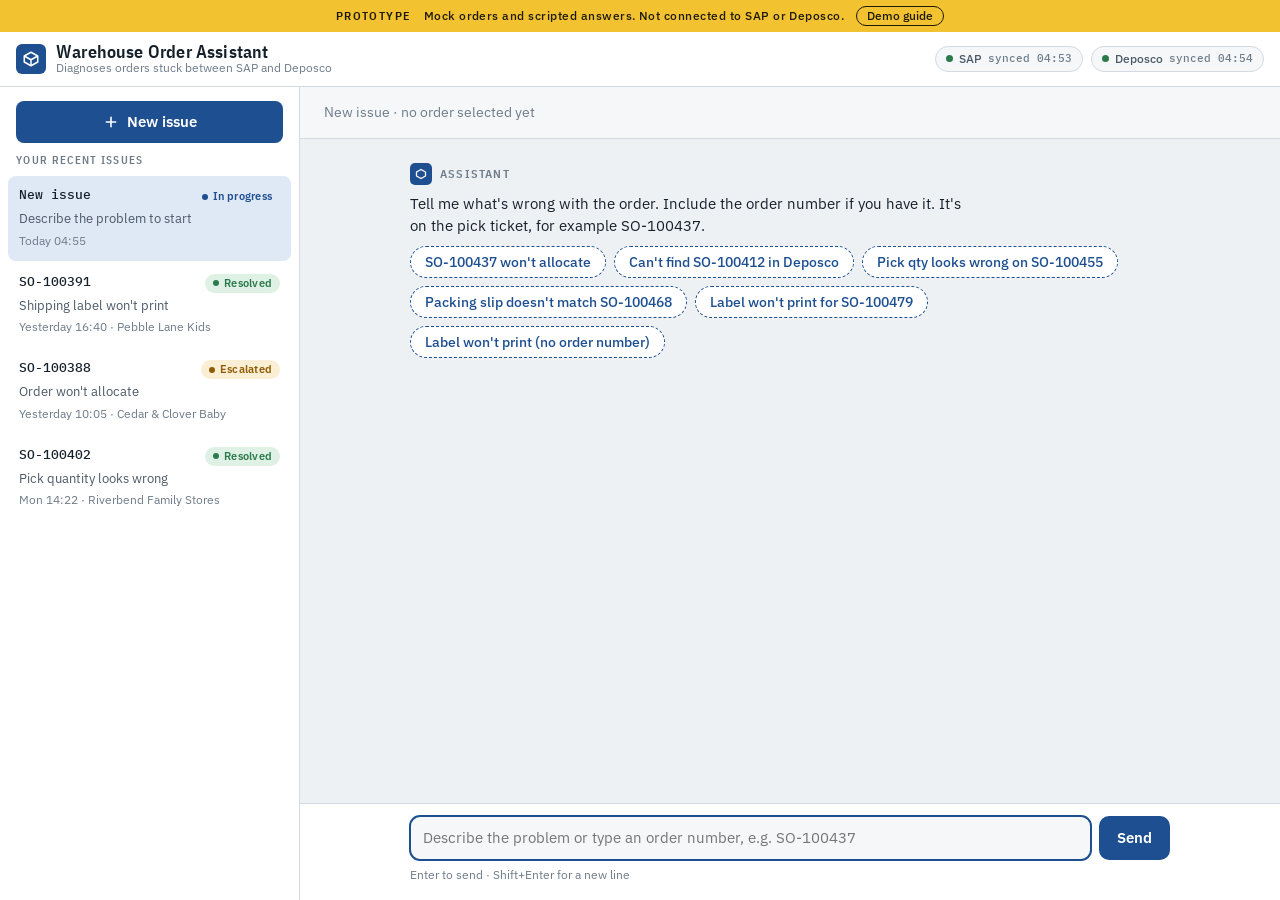
==== index.html @ 144c89ea "Add Warehouse Order Assistant clickable prototype Single-file chat prototype with five scripted SAP/" ====
<!doctype html>
<html lang="en">
<head>
<meta charset="utf-8">
<title>Warehouse Order Assistant</title>
<meta name="viewport" content="width=device-width, initial-scale=1, viewport-fit=cover">
<link rel="preconnect" href="https://fonts.googleapis.com">
<link rel="preconnect" href="https://fonts.gstatic.com" crossorigin>
<link rel="stylesheet" href="https://fonts.googleapis.com/css2?family=IBM+Plex+Mono:wght@400;500&family=IBM+Plex+Sans+Condensed:wght@500;600&family=IBM+Plex+Sans:wght@400;500;600&display=swap">
<style>
:root {
  --bg: #EEF1F4;
  --panel: #FFFFFF;
  --panel-2: #F5F7F9;
  --sunk: #E4E9EE;
  --ink: #16202B;
  --ink-2: #4B5967;
  --ink-3: #6E7C8A;
  --line: #D3DAE1;
  --accent: #1D4F91;
  --accent-ink: #FFFFFF;
  --accent-soft: #DFE8F5;
  --ok: #2B7A4B;
  --ok-soft: #DFF0E5;
  --warn: #8F5B00;
  --warn-soft: #FAEED5;
  --bad: #B0342A;
  --bad-soft: #F8E2DF;
  --hivis: #F2C230;
  --hivis-ink: #1E1A0C;
  --shadow: 0 1px 2px rgba(22, 32, 43, .06), 0 8px 24px rgba(22, 32, 43, .08);
  --display: "IBM Plex Sans Condensed", "Arial Narrow", "Helvetica Neue", Arial, sans-serif;
  --body: "IBM Plex Sans", "Helvetica Neue", Arial, system-ui, sans-serif;
  --mono: "IBM Plex Mono", ui-monospace, "SF Mono", Menlo, Consolas, monospace;
}
@media (prefers-color-scheme: dark) {
  :root:not([data-theme="light"]) {
    color-scheme: dark;
    --bg: #0E141A;
    --panel: #151D25;
    --panel-2: #1A232D;
    --sunk: #202B36;
    --ink: #E4EAF0;
    --ink-2: #A3B0BD;
    --ink-3: #7F8D9B;
    --line: #2A3643;
    --accent: #7AAAE8;
    --accent-ink: #0B1520;
    --accent-soft: #1C2D43;
    --ok: #63C28F;
    --ok-soft: #16301F;
    --warn: #E2AE4C;
    --warn-soft: #33270F;
    --bad: #EF8174;
    --bad-soft: #3A1B17;
    --hivis: #E3B53A;
    --hivis-ink: #1E1A0C;
    --shadow: 0 1px 2px rgba(0, 0, 0, .3), 0 8px 24px rgba(0, 0, 0, .35);
  }
}
:root[data-theme="dark"] {
  color-scheme: dark;
  --bg: #0E141A;
  --panel: #151D25;
  --panel-2: #1A232D;
  --sunk: #202B36;
  --ink: #E4EAF0;
  --ink-2: #A3B0BD;
  --ink-3: #7F8D9B;
  --line: #2A3643;
  --accent: #7AAAE8;
  --accent-ink: #0B1520;
  --accent-soft: #1C2D43;
  --ok: #63C28F;
  --ok-soft: #16301F;
  --warn: #E2AE4C;
  --warn-soft: #33270F;
  --bad: #EF8174;
  --bad-soft: #3A1B17;
  --hivis: #E3B53A;
  --hivis-ink: #1E1A0C;
  --shadow: 0 1px 2px rgba(0, 0, 0, .3), 0 8px 24px rgba(0, 0, 0, .35);
}

* { box-sizing: border-box; }
[hidden] { display: none !important; }
html, body { height: 100%; }
body {
  margin: 0;
  background: var(--bg);
  color: var(--ink);
  font: 15px/1.5 var(--body);
  -webkit-font-smoothing: antialiased;
}
button, input, select, textarea { font: inherit; color: inherit; }
button { cursor: pointer; }
:focus-visible { outline: 2px solid var(--accent); outline-offset: 2px; border-radius: 4px; }
.mono { font-family: var(--mono); font-variant-numeric: tabular-nums; }

/* ---------- Shell ---------- */
.app { height: 100%; display: grid; grid-template-rows: auto auto 1fr; }
.proto {
  background: var(--hivis);
  color: var(--hivis-ink);
  font: 500 12px/1.3 var(--body);
  letter-spacing: .04em;
  padding: 6px 16px;
  display: flex; gap: 12px; align-items: center; justify-content: center; flex-wrap: wrap;
  text-align: center;
}
.proto b { font-family: var(--display); font-weight: 600; letter-spacing: .12em; text-transform: uppercase; }
.proto button {
  background: transparent; border: 1px solid currentColor; border-radius: 999px;
  padding: 1px 10px; font-size: 12px; color: inherit;
}

.top {
  display: flex; align-items: center; gap: 16px;
  padding: 10px 16px;
  background: var(--panel);
  border-bottom: 1px solid var(--line);
}
.brand { display: flex; align-items: center; gap: 10px; min-width: 0; }
.mark {
  width: 30px; height: 30px; flex: none; border-radius: 6px;
  background: var(--accent); color: var(--accent-ink);
  display: grid; place-items: center;
}
.brand h1 {
  margin: 0; font: 600 18px/1.1 var(--display); letter-spacing: .01em;
  white-space: nowrap; overflow: hidden; text-overflow: ellipsis;
}
.brand small { display: block; font: 400 12px/1.2 var(--body); color: var(--ink-3); }
.systems { margin-left: auto; display: flex; gap: 8px; flex-wrap: wrap; }
.sys {
  display: inline-flex; align-items: center; gap: 6px;
  font: 500 12px/1 var(--body); color: var(--ink-2);
  padding: 6px 10px; border: 1px solid var(--line); border-radius: 999px; background: var(--panel-2);
}
.sys i { width: 7px; height: 7px; border-radius: 50%; background: var(--ok); }
.sys .mono { color: var(--ink-3); font-size: 11px; }
.hist-btn {
  display: none; border: 1px solid var(--line); background: var(--panel-2);
  border-radius: 8px; padding: 6px 10px; font-size: 13px;
}

.main { display: grid; grid-template-columns: 300px 1fr; min-height: 0; }

/* ---------- Sidebar ---------- */
.side {
  background: var(--panel);
  border-right: 1px solid var(--line);
  display: flex; flex-direction: column; min-height: 0;
}
.side-head { padding: 14px 16px 10px; display: flex; flex-direction: column; gap: 12px; }
.new-btn {
  display: flex; align-items: center; justify-content: center; gap: 8px;
  background: var(--accent); color: var(--accent-ink);
  border: 0; border-radius: 8px; padding: 10px 12px; font-weight: 600;
}
.label {
  font: 600 11px/1 var(--display); letter-spacing: .12em; text-transform: uppercase; color: var(--ink-3);
}
.convs { list-style: none; margin: 0; padding: 0 8px 16px; overflow-y: auto; display: flex; flex-direction: column; gap: 2px; }
.conv {
  width: 100%; text-align: left; background: transparent; border: 1px solid transparent;
  border-radius: 8px; padding: 10px 10px; display: grid; gap: 4px;
  grid-template-columns: 1fr auto;
}
.conv:hover { background: var(--panel-2); }
.conv[aria-current="true"] { background: var(--accent-soft); border-color: transparent; }
.conv .no { font: 500 13px/1.2 var(--mono); }
.conv .what { grid-column: 1 / -1; font-size: 13px; color: var(--ink-2); line-height: 1.35; }
.conv .when { grid-column: 1 / -1; font-size: 12px; color: var(--ink-3); }

.pill {
  display: inline-flex; align-items: center; gap: 5px; white-space: nowrap;
  font: 600 11px/1 var(--body); letter-spacing: .02em;
  padding: 4px 8px; border-radius: 999px;
}
.pill::before { content: ""; width: 6px; height: 6px; border-radius: 50%; background: currentColor; }
.pill.open { background: var(--accent-soft); color: var(--accent); }
.pill.resolved { background: var(--ok-soft); color: var(--ok); }
.pill.escalated { background: var(--warn-soft); color: var(--warn); }

/* ---------- Chat ---------- */
.chat { display: grid; grid-template-rows: auto 1fr auto; min-height: 0; min-width: 0; }
.chat-head {
  display: flex; align-items: center; gap: 12px; flex-wrap: wrap;
  padding: 10px 24px; border-bottom: 1px solid var(--line); background: var(--panel-2);
  min-height: 52px;
}
.chat-head .ord { font: 500 15px/1.2 var(--mono); }
.chat-head .cust { color: var(--ink-2); font-size: 14px; }
.chat-head .ship { font-size: 13px; color: var(--ink-3); }
.chat-head .ship.today { color: var(--bad); font-weight: 500; }
.chat-head .spacer { flex: 1; }
.chat-head .empty { color: var(--ink-3); font-size: 14px; }
.esc-btn {
  border: 1px solid var(--warn); color: var(--warn); background: transparent;
  border-radius: 8px; padding: 6px 12px; font-size: 13px; font-weight: 600;
}
.esc-btn:hover { background: var(--warn-soft); }

.thread { overflow-y: auto; padding: 24px 24px 8px; scroll-behavior: smooth; }
.thread-inner { max-width: 760px; margin: 0 auto; display: flex; flex-direction: column; gap: 14px; }

.msg { display: flex; flex-direction: column; gap: 8px; max-width: 100%; }
.msg.user { align-items: flex-end; }
.bubble {
  background: var(--accent); color: var(--accent-ink);
  padding: 9px 14px; border-radius: 14px 14px 4px 14px;
  max-width: min(560px, 88%); white-space: pre-wrap; overflow-wrap: anywhere;
}
.msg.agent { align-items: flex-start; }
.speaker { display: flex; align-items: center; gap: 8px; font: 600 12px/1 var(--display); letter-spacing: .1em; text-transform: uppercase; color: var(--ink-3); }
.speaker .mark { width: 22px; height: 22px; border-radius: 5px; }
.msg.agent p { margin: 0; max-width: 62ch; }
.msg.agent p + p { margin-top: 6px; }

.chips { display: flex; flex-wrap: wrap; gap: 8px; }
.chip {
  border: 1px solid var(--accent); color: var(--accent); background: var(--panel);
  border-radius: 999px; padding: 6px 14px; font-size: 14px; font-weight: 500; line-height: 1.3; text-align: left;
}
.chip:hover:not(:disabled) { background: var(--accent-soft); }
.chip:disabled { cursor: default; border-color: var(--line); color: var(--ink-3); background: transparent; }
.chip.chosen:disabled { border-color: var(--accent); background: var(--accent-soft); color: var(--accent); }
.chip.try { border-style: dashed; }
.chip .mono { font-size: 13px; }

/* tool trace */
.trace {
  border-left: 2px solid var(--line); padding: 2px 0 2px 12px;
  display: flex; flex-direction: column; gap: 4px; font-size: 13px; color: var(--ink-2);
}
.trace .label { margin-bottom: 2px; }
.trace li { list-style: none; display: flex; gap: 8px; align-items: baseline; }
.trace ul { margin: 0; padding: 0; display: flex; flex-direction: column; gap: 4px; }
.trace li::before { content: "✓"; color: var(--ok); font-weight: 600; }
.trace li.run::before { content: "…"; color: var(--ink-3); }

/* cards */
.card {
  width: 100%; background: var(--panel); border: 1px solid var(--line); border-radius: 10px;
  box-shadow: var(--shadow); overflow: hidden;
}
.card-head {
  display: flex; align-items: flex-start; justify-content: space-between; gap: 12px; flex-wrap: wrap;
  padding: 14px 16px 12px; border-bottom: 1px solid var(--line);
}
.card-head h3 { margin: 4px 0 0; font: 600 19px/1.2 var(--display); text-wrap: balance; }
.card-head .item { margin-top: 4px; font-size: 13px; color: var(--ink-2); }
.sev { background: var(--bad-soft); color: var(--bad); }
.tbl-wrap { overflow-x: auto; }
table { width: 100%; border-collapse: collapse; font-size: 13.5px; }
th, td { text-align: left; padding: 8px 16px; border-bottom: 1px solid var(--line); vertical-align: top; }
th { font: 600 11px/1.2 var(--display); letter-spacing: .1em; text-transform: uppercase; color: var(--ink-3); background: var(--panel-2); }
td:first-child { color: var(--ink-2); width: 30%; }
td.v { font-family: var(--mono); font-size: 13px; font-variant-numeric: tabular-nums; }
tr.diff td { background: var(--bad-soft); }
tr.diff td.v.wms { color: var(--bad); font-weight: 500; }
td.flag { width: 28px; text-align: center; padding-inline: 8px; font-family: var(--mono); }
tr.diff td.flag { color: var(--bad); font-weight: 600; }
tr.same td.flag { color: var(--ok); }
.cause { padding: 12px 16px 14px; display: grid; gap: 8px; }
.cause p { margin: 0; max-width: 68ch; }
.kv { display: flex; gap: 8px; flex-wrap: wrap; font-size: 13px; color: var(--ink-2); }
.kv b { font-weight: 600; color: var(--ink); }

.action { display: flex; gap: 12px; align-items: flex-start; padding: 12px 16px; background: var(--ok-soft); border: 1px solid transparent; border-radius: 10px; width: 100%; }
.action .tick { width: 22px; height: 22px; border-radius: 50%; background: var(--ok); color: var(--panel); display: grid; place-items: center; flex: none; font-size: 13px; font-weight: 700; }
.action h4 { margin: 0; font: 600 15px/1.3 var(--body); }
.action p { margin: 2px 0 0; font-size: 13.5px; color: var(--ink-2); }
.action .sim { font-size: 11px; color: var(--ink-3); letter-spacing: .04em; }

ol.steps { list-style: none; margin: 0; padding: 4px 0; counter-reset: s; }
ol.steps li { counter-increment: s; border-bottom: 1px solid var(--line); }
ol.steps li:last-child { border-bottom: 0; }
ol.steps label { display: grid; grid-template-columns: 26px 22px 1fr; gap: 10px; align-items: start; padding: 11px 16px; cursor: pointer; }
ol.steps label::before {
  content: counter(s); font: 600 15px/22px var(--display); color: var(--ink-3); text-align: right;
}
ol.steps input { width: 18px; height: 18px; margin: 2px 0 0; accent-color: var(--ok); }
ol.steps .txt { display: grid; gap: 4px; }
ol.steps .who {
  justify-self: start; font: 600 10.5px/1 var(--display); letter-spacing: .1em; text-transform: uppercase;
  padding: 3px 6px; border-radius: 4px; background: var(--sunk); color: var(--ink-2);
}
ol.steps .who.you { background: var(--accent-soft); color: var(--accent); }
ol.steps .where { font: 400 12.5px/1.4 var(--mono); color: var(--ink-3); overflow-wrap: anywhere; }
ol.steps li.done .main-t { color: var(--ink-3); text-decoration: line-through; text-decoration-color: var(--ink-3); }

.ticket { border-color: var(--warn); }
.ticket .card-head { background: var(--warn-soft); border-bottom-color: transparent; }
.ticket .card-head h3 { font-size: 17px; }
.ticket .cause { font-size: 14px; }

.typing { display: inline-flex; gap: 4px; padding: 10px 0 4px; }
.typing span { width: 7px; height: 7px; border-radius: 50%; background: var(--ink-3); animation: blink 1.2s infinite ease-in-out; }
.typing span:nth-child(2) { animation-delay: .15s; }
.typing span:nth-child(3) { animation-delay: .3s; }
@keyframes blink { 0%, 80%, 100% { opacity: .25; } 40% { opacity: 1; } }

/* composer */
.composer { padding: 12px 24px 16px; border-top: 1px solid var(--line); background: var(--panel); padding-bottom: calc(16px + env(safe-area-inset-bottom, 0px)); }
.composer form { max-width: 760px; margin: 0 auto; display: flex; gap: 8px; align-items: flex-end; }
.composer textarea {
  flex: 1; resize: none; min-height: 44px; max-height: 140px;
  border: 1px solid var(--line); border-radius: 10px; background: var(--panel-2);
  padding: 10px 12px; line-height: 1.4;
}
.composer textarea:focus { outline: 2px solid var(--accent); outline-offset: -1px; border-color: transparent; }
.send {
  height: 44px; padding: 0 18px; border: 0; border-radius: 10px;
  background: var(--accent); color: var(--accent-ink); font-weight: 600;
}
.composer .hint { max-width: 760px; margin: 6px auto 0; font-size: 12px; color: var(--ink-3); }

/* modal */
.scrim {
  position: fixed; inset: 0; background: rgba(10, 16, 22, .5);
  display: grid; place-items: center; padding: 16px; z-index: 20;
}
.modal {
  width: min(620px, 100%); max-height: calc(100% - 32px); overflow-y: auto;
  background: var(--panel); border-radius: 12px; box-shadow: var(--shadow); border: 1px solid var(--line);
}
.modal header { padding: 16px 20px 12px; border-bottom: 1px solid var(--line); }
.modal header h2 { margin: 0; font: 600 21px/1.2 var(--display); }
.modal header p { margin: 4px 0 0; font-size: 13px; color: var(--ink-2); }
.modal .body { padding: 16px 20px; display: grid; gap: 14px; }
.row2 { display: grid; grid-template-columns: 1fr 1fr; gap: 12px; }
.field { display: grid; gap: 6px; }
.field label { font: 600 11px/1 var(--display); letter-spacing: .1em; text-transform: uppercase; color: var(--ink-3); }
.field select, .field textarea, .field input {
  border: 1px solid var(--line); border-radius: 8px; background: var(--panel-2); padding: 8px 10px; width: 100%;
}
.field textarea { min-height: 200px; resize: vertical; font: 13px/1.5 var(--mono); }
.modal footer { padding: 12px 20px 16px; display: flex; gap: 8px; justify-content: flex-end; align-items: center; flex-wrap: wrap; }
.modal footer .note { margin-right: auto; font-size: 12px; color: var(--ink-3); }
.btn-2 { border: 1px solid var(--line); background: var(--panel); border-radius: 8px; padding: 8px 14px; }
.btn-1 { border: 0; background: var(--accent); color: var(--accent-ink); border-radius: 8px; padding: 9px 16px; font-weight: 600; }
.btn-warn { background: var(--warn); color: var(--panel); }

.guide table td:first-child { width: auto; }
.guide .body > p { margin: 0; font-size: 14px; color: var(--ink-2); }

/* ---------- Responsive ---------- */
@media (max-width: 820px) {
  .main { grid-template-columns: 1fr; }
  .side {
    position: fixed; z-index: 15; top: 0; bottom: 0; left: 0; width: min(320px, 86vw);
    padding-top: env(safe-area-inset-top, 0px);
    transform: translateX(-102%); transition: transform .2s ease; box-shadow: var(--shadow);
  }
  .side.open { transform: none; }
  .hist-btn { display: inline-block; }
  .systems .sys .mono { display: none; }
  .thread, .chat-head, .composer { padding-left: 16px; padding-right: 16px; }
}
@media (max-width: 520px) {
  .systems { display: none; }
  .brand small { display: none; }
  .row2 { grid-template-columns: 1fr; }
  .top { gap: 10px; }
  .hist-btn { margin-left: auto; }
}
@media (prefers-reduced-motion: reduce) {
  * { animation: none !important; transition: none !important; scroll-behavior: auto !important; }
}
</style>
</head>
<body>
<div class="app">
  <div class="proto" role="note">
    <b>Prototype</b>
    <span>Mock orders and scripted answers. Not connected to SAP or Deposco.</span>
    <button type="button" id="guide-open">Demo guide</button>
  </div>

  <header class="top">
    <button type="button" class="hist-btn" id="hist-btn" aria-controls="side" aria-expanded="false">Issues</button>
    <div class="brand">
      <div class="mark" aria-hidden="true">
        <svg width="18" height="18" viewBox="0 0 24 24" fill="none" stroke="currentColor" stroke-width="2" stroke-linejoin="round"><path d="M3 8l9-5 9 5v8l-9 5-9-5z" fill="none"/><path d="M3 8l9 5 9-5M12 13v8" fill="none"/></svg>
      </div>
      <div>
        <h1>Warehouse Order Assistant</h1>
        <small>Diagnoses orders stuck between SAP and Deposco</small>
      </div>
    </div>
    <div class="systems" aria-label="System connections">
      <span class="sys"><i></i>SAP <span class="mono" id="sync-sap">synced 09:58</span></span>
      <span class="sys"><i></i>Deposco <span class="mono" id="sync-dep">synced 09:59</span></span>
    </div>
  </header>

  <div class="main">
    <aside class="side" id="side" aria-label="Your issues">
      <div class="side-head">
        <button type="button" class="new-btn" id="new-btn">
          <svg width="16" height="16" viewBox="0 0 24 24" fill="none" stroke="currentColor" stroke-width="2.4" stroke-linecap="round"><path d="M12 5v14M5 12h14" fill="none"/></svg>
          New issue
        </button>
        <span class="label">Your recent issues</span>
      </div>
      <ul class="convs" id="convs"></ul>
    </aside>

    <section class="chat" aria-label="Conversation">
      <div class="chat-head" id="chat-head"></div>
      <div class="thread" id="thread" aria-live="polite"><div class="thread-inner" id="thread-inner"></div></div>
      <div class="composer">
        <form id="composer">
          <textarea id="input" aria-label="Describe the problem" rows="1" placeholder="Describe the problem or type an order number, e.g. SO-100437"></textarea>
          <button class="send" type="submit">Send</button>
        </form>
        <div class="hint">Enter to send · Shift+Enter for a new line</div>
      </div>
    </section>
  </div>
</div>

<div class="scrim" id="esc-scrim" hidden>
  <div class="modal" role="dialog" aria-modal="true" aria-labelledby="esc-title">
    <header>
      <h2 id="esc-title">Escalate to the system owner</h2>
      <p>I've drafted the ticket from this conversation. Check it, add anything you saw, and send.</p>
    </header>
    <div class="body">
      <div class="row2">
        <div class="field">
          <label for="esc-team">Send to</label>
          <select id="esc-team">
            <option>SAP order support</option>
            <option>Deposco admin</option>
            <option>Quality team (inventory holds)</option>
            <option>Shift lead</option>
          </select>
        </div>
        <div class="field">
          <label for="esc-pri">Priority</label>
          <select id="esc-pri">
            <option value="High">High · ships today</option>
            <option value="Normal">Normal</option>
          </select>
        </div>
      </div>
      <div class="field">
        <label for="esc-body">Ticket details</label>
        <textarea id="esc-body"></textarea>
      </div>
    </div>
    <footer>
      <span class="note">Prototype: nothing is sent.</span>
      <button type="button" class="btn-2" id="esc-cancel">Cancel</button>
      <button type="button" class="btn-1 btn-warn" id="esc-send">Send escalation</button>
    </footer>
  </div>
</div>

<div class="scrim guide" id="guide-scrim" hidden>
  <div class="modal" role="dialog" aria-modal="true" aria-labelledby="guide-title">
    <header>
      <h2 id="guide-title">Demo guide</h2>
      <p>Five mock orders, one per common SAP ↔ Deposco mismatch. Type a phrase or tap a suggestion.</p>
    </header>
    <div class="body">
      <div class="tbl-wrap">
        <table>
          <thead><tr><th>Order</th><th>Problem on the floor</th><th>Root cause</th></tr></thead>
          <tbody id="guide-rows"></tbody>
        </table>
      </div>
      <p>Describe the problem without an order number to see the clarifying questions. The inventory hold scenario (SO-100437) needs the Quality team, so it shows the escalation flow.</p>
    </div>
    <footer><button type="button" class="btn-1" id="guide-close">Close</button></footer>
  </div>
</div>

<script>
(function () {
  "use strict";

  const reduceMotion = window.matchMedia && window.matchMedia("(prefers-reduced-motion: reduce)").matches;
  const esc = s => String(s).replace(/[&<>"']/g, c => ({ "&": "&amp;", "<": "&lt;", ">": "&gt;", '"': "&quot;", "'": "&#39;" }[c]));
  const hhmm = (d = new Date()) => String(d.getHours()).padStart(2, "0") + ":" + String(d.getMinutes()).padStart(2, "0");

  // ---------- Mock data (fictional) ----------
  const ORDERS = {
    "SO-100412": { no: "SO-100412", customer: "Brightside Boutique", scenario: "missing", ship: "Ships today · 15:00 UPS pickup", today: true },
    "SO-100437": { no: "SO-100437", customer: "Little Harbor Kids Co.", scenario: "short", ship: "Ships today · 15:00 UPS pickup", today: true },
    "SO-100455": { no: "SO-100455", customer: "Maple & Moss Baby", scenario: "uom", ship: "Ships 2 Oct", today: false },
    "SO-100468": { no: "SO-100468", customer: "Northstar Department Stores", scenario: "changed", ship: "Ships today · 16:30 LTL pickup", today: true },
    "SO-100479": { no: "SO-100479", customer: "Tiny Trails Outfitters", scenario: "address", ship: "Ships today · 15:00 UPS pickup", today: true },
    // history only
    "SO-100391": { no: "SO-100391", customer: "Pebble Lane Kids", scenario: "address", ship: "Shipped 30 Sep", today: false },
    "SO-100388": { no: "SO-100388", customer: "Cedar & Clover Baby", scenario: "short", ship: "Ships 2 Oct", today: false },
    "SO-100402": { no: "SO-100402", customer: "Riverbend Family Stores", scenario: "uom", ship: "Shipped 29 Sep", today: false }
  };

  const LABELS = {
    missing: "Order isn't in Deposco",
    short: "Order won't allocate",
    uom: "Pick quantity looks wrong",
    changed: "Packing list doesn't match the order",
    address: "Shipping label won't print"
  };
  const DEMO = { missing: "SO-100412", short: "SO-100437", uom: "SO-100455", changed: "SO-100468", address: "SO-100479" };

  const PATTERNS = {
    address: /label|address|carrier|\bups\b|fedex|usps|ship.?to|\bzip\b|postal|validation|rate/i,
    uom: /\buom\b|unit of measure|multi-?pack|\d-?packs?\b|case pack|eaches|\bpk\b|qty.*(wrong|off)|quantity.*(wrong|off)|wrong (qty|quantity)|units? (don'?t|do not) match|packs? vs/i,
    changed: /chang|added|extra (line|item)|packing (list|slip)|doesn'?t match the order|different (qty|quantity)|amend|updated/i,
    missing: /not (in|showing|show(ing)? up|appearing|found)|can'?t find|cannot find|missing|no order|doesn'?t (show|appear|exist)|isn'?t in|didn'?t drop|never (came|arrived|dropped)/i,
    short: /allocat|short|not enough|inventory|stock|on ?hand|available|won'?t release|wave/i
  };
  function detect(text) {
    let best = null, n = 0;
    for (const key of Object.keys(PATTERNS)) {
      const m = text.match(new RegExp(PATTERNS[key].source, "gi"));
      if (m && m.length > n) { best = key; n = m.length; }
    }
    return best;
  }
  function findOrderNo(text) {
    const m = text.match(/\bSO[-\s]?(\d{6})\b/i) || text.match(/\b(1\d{5})\b/);
    return m ? "SO-" + m[1] : null;
  }

  // ---------- Scenarios ----------
  const FIXED = ["Yes, it's fixed", "No, escalate"];

  const SCEN = {
    missing: {
      team: "SAP order support",
      ask: "Please reprocess outbound IDoc 0000048213 so the order reaches Deposco.",
      async run(c, o) {
        await trace(c, [
          `Found ${o.no} in SAP: delivery 80041277, created today 07:58`,
          "Searched Deposco outbound orders: no match",
          "Checked the SAP → Deposco interface log"
        ]);
        const urg = await ask(c, `I found ${o.no} in SAP, but Deposco never received it. Is this order on today's truck?`, ["Yes, ships today", "No, later this week"], "urgency");
        c.urgent = /yes/i.test(urg);
        await post(c, {
          kind: "diagnosis", title: "The order never reached Deposco", sev: "Blocked",
          item: `${o.customer} · 2 lines · 84 EA`,
          rows: [
            ["Order status", "Released · delivery 80041277", "Not found", true],
            ["Outbound IDoc", "0000048213 · status 51 (error)", "Nothing received", true],
            ["Error text", "Ship-to 300218 locked by another user", "—", true],
            ["Customer", o.customer, "—", false]
          ],
          cause: "SAP tried to send the order at 07:59 while someone was editing the customer record. The send failed and SAP doesn't retry it on its own. The lock cleared at 08:31, so a resend will work.",
          owner: "Shift lead (SAP access) or SAP order support"
        }, 900);
        await post(c, {
          kind: "steps", title: "Get the order into Deposco",
          items: [
            { who: "Shift lead", text: "Resend IDoc 0000048213 from the SAP interface monitor.", where: "SAP › BD87 › Status 51 › Reprocess" },
            { who: "You", text: "Wait 5 minutes, then search Deposco for the order.", where: `Deposco › Orders › Outbound › search ${o.no}` },
            { who: "You", text: "When it shows as New, add it to the next wave and pick as normal." }
          ]
        });
        if (c.urgent) await say(c, "The UPS pickup is at 15:00. If the order isn't in Deposco by 14:00, escalate and the SAP team will push it through by hand.");
        await fixcheck(c);
      }
    },

    short: {
      team: "Quality team (inventory holds)",
      ask: "Please release the inspection hold on 36 EA of 2210-3M-PNK in QA-HOLD-01 (PO 4500082231) so the order can allocate.",
      async run(c, o) {
        await trace(c, [`Loaded ${o.no}: 3 lines, wave W-2287`]);
        await ask(c, "Which line won't allocate?", ["Line 10 · 2210-3M-PNK", "Line 20 · 2214-6M-WHT", "Not sure"], "line");
        const bin = await ask(c, "Have you checked the pick location, A-14-03?", ["Bin is empty", "There's stock in the bin", "Haven't checked"], "bin");
        await trace(c, [
          "Compared SAP stock with Deposco available inventory",
          "Checked Deposco locations and hold status for 2210-3M-PNK",
          "Found receipt for PO 4500082231 on 28 Sep"
        ]);
        await post(c, {
          kind: "diagnosis", title: "Stock is on an inspection hold in Deposco", sev: "Can't allocate",
          item: "2210-3M-PNK · Ruffle bodysuit, pink, 3M · line 10",
          rows: [
            ["Ordered", "30 EA", "30 EA · 12 allocated", true],
            ["On hand", "48 EA", "48 EA", false],
            ["Available to allocate", "48 EA unrestricted", "12 EA", true],
            ["Where it is", "Plant 1000 · SLoc 0001", "A-14-03: 12 EA\nQA-HOLD-01: 36 EA", true],
            ["Hold status", "None", "Inspection hold since 28 Sep", true]
          ],
          cause: "Receiving put 36 units into inspection on 28 Sep. SAP posted them as unrestricted stock, but Deposco still has them on hold, so it can only allocate the 12 units in the pick face.",
          owner: "Quality team"
        }, 900);
        if (/stock/i.test(bin)) await say(c, "You said there's stock in A-14-03. Deposco expects 12 EA there. If you count more, record a cycle count once this is fixed.");
        await post(c, {
          kind: "steps", title: "Release the held stock",
          items: [
            { who: "You", text: "Go to QA-HOLD-01 and confirm 6 cartons of 2210-3M-PNK (6 × 6 EA)." },
            { who: "You", text: "Check each carton for an inspection tag. A green tag means it passed." },
            { who: "Quality team", text: "Release the hold in Deposco. Warehouse users can't release inspection holds.", where: "Deposco › Inventory › Holds › QA-HOLD-01" },
            { who: "You", text: "After the release, re-allocate the order from the wave.", where: "Deposco › Waves › W-2287 › Re-allocate" }
          ]
        });
        await say(c, "Step 3 needs the Quality team. If the cartons have green tags, escalate now and I'll send them the details.");
        await fixcheck(c);
      }
    },

    uom: {
      team: "Deposco admin",
      ask: "Item sync for 3305-NB-MLT failed on 29 Sep. Please check why the nightly item master job failed so other new pack units aren't affected.",
      async run(c, o) {
        await trace(c, [`Loaded ${o.no}: 1 line, 3305-NB-MLT`]);
        await ask(c, "What does the pick screen tell you to pick?", ["10 each", "10 packs", "Something else"], "seen");
        await trace(c, [
          "Compared order quantity and unit in SAP and Deposco",
          "Checked item master sync history for 3305-NB-MLT"
        ]);
        await post(c, {
          kind: "diagnosis", title: "Unit of measure mismatch", sev: "Will ship short",
          item: "3305-NB-MLT · Bodysuit 5-pack, newborn, assorted",
          rows: [
            ["Order quantity", "10 PK", "10 EA", true],
            ["Pack size", "1 PK = 5 EA", "No PK unit set up", true],
            ["Pieces to ship", "50 EA", "10 EA", true],
            ["Item master sync", "Changed 29 Sep 05:40", "Sync failed 29 Sep 06:02", true]
          ],
          cause: "The pack unit was added to this item in SAP on 29 Sep, but the nightly item sync to Deposco failed. Deposco reads 10 packs as 10 single pieces, so the order would ship 40 pieces short.",
          owner: "Deposco admin (item master)"
        }, 900);
        await post(c, {
          kind: "action", title: "I re-ran the item sync for 3305-NB-MLT",
          detail: `Sent at ${hhmm()}. Deposco now shows 1 PK = 5 EA.`
        }, 1100);
        await post(c, {
          kind: "steps", title: "Re-allocate with the right quantity",
          items: [
            { who: "You", text: "Stop picking this line. If you already picked 10 single pieces, keep them at the pack station." },
            { who: "You", text: "Unallocate the order so Deposco drops the old pick.", where: `Deposco › Orders › ${o.no} › Unallocate` },
            { who: "You", text: "Allocate it again. The pick should now read 10 PK (50 EA)." }
          ]
        });
        await fixcheck(c);
      }
    },

    changed: {
      team: "SAP order support",
      ask: "Order changed in SAP after wave release; Deposco rejected the change. Please resend ORDCHG once the order is removed from wave W-2291.",
      async run(c, o) {
        await trace(c, [
          `Loaded ${o.no} in SAP: changed 30 Sep 15:20 by customer service`,
          `Loaded ${o.no} in Deposco: released to wave W-2291 on 30 Sep 11:02`
        ]);
        const stage = await ask(c, "How far along is the order?", ["Picking", "Picked, at the pack station", "Already packed"], "stage");
        await trace(c, ["Checked change messages for this order"]);
        await post(c, {
          kind: "diagnosis", title: "Deposco has an old version of the order", sev: "Blocked at pack",
          item: `${o.customer} · 3 lines in SAP, 2 in Deposco`,
          rows: [
            ["Line 10 · 2230-12M-NVY", "36 EA", "24 EA", true],
            ["Line 20 · 2231-12M-GRY", "24 EA", "24 EA", false],
            ["Line 30 · 2240-18M-RED", "12 EA (added)", "Not on order", true],
            ["Change message", "Sent 30 Sep 15:21", "Rejected: order in active wave", true]
          ],
          cause: "Customer service increased line 10 and added line 30 after the order was released to a wave. Deposco rejects changes to orders in an active wave, so the update never applied.",
          owner: "You, with the assistant resending the change"
        }, 900);
        if (/packed/i.test(stage)) await say(c, "Since it's already packed, don't unpack it. Keep the carton open and add the extra units at the pack station after step 4.");
        await post(c, {
          kind: "steps", title: "Apply the customer's change",
          items: [
            { who: "You", text: "Keep what's already picked together. Don't close or ship the order." },
            { who: "You", text: "Remove the order from the wave.", where: `Deposco › Waves › W-2291 › ${o.no} › Remove from wave` },
            { who: "Assistant", text: "Once it's out of the wave, tell me and I'll resend the change from SAP." },
            { who: "You", text: "Add the order to a new wave and pick the extra 12 EA on line 10 and 12 EA on line 30." }
          ]
        });
        await fixcheck(c);
      }
    },

    address: {
      team: "Deposco admin",
      ask: "Ship-to postal code was corrected in SAP after the order reached Deposco. Fixed by hand this time; please look at why address changes don't sync.",
      async run(c, o) {
        await trace(c, [`Loaded shipment for ${o.no} in Deposco: UPS Ground, 3 cartons`]);
        const err = await ask(c, "What does the label error say?", ["Address validation failed", "Invalid service or account", "No error, it just won't print"], "err");
        await trace(c, ["Read the carrier response for this shipment", "Compared ship-to address in SAP and Deposco"]);
        if (!/address/i.test(err)) await say(c, `Deposco logged an address validation error from UPS at ${hhmm(new Date(Date.now() - 6 * 60000))}. That's what is blocking the label.`);
        await post(c, {
          kind: "diagnosis", title: "Ship-to postal code is out of date in Deposco", sev: "Blocked at label",
          item: `${o.customer} · Distribution center`,
          rows: [
            ["Street", "4100 Commerce Pkwy, Dock 6", "4100 Commerce Pkwy, Dock 6", false],
            ["City / State", "Greenville, SC", "Greenville, SC", false],
            ["Postal code", "29607", "29067", true],
            ["Carrier response", "—", "Postal code does not match city", true]
          ],
          cause: "Customer service fixed a typo in the postal code in SAP on 30 Sep. Deposco copied the address when the order arrived on 29 Sep, so it still has the old one. SAP doesn't resend addresses for orders already in Deposco.",
          owner: "You can fix this one"
        }, 900);
        await post(c, {
          kind: "steps", title: "Fix the address and print the label",
          items: [
            { who: "You", text: "Open the shipment and edit the ship-to address.", where: `Deposco › Shipping › ${o.no} › Edit ship-to` },
            { who: "You", text: "Change the postal code to 29607. Leave everything else as it is." },
            { who: "You", text: "Select Rate & Label again. The labels should print." }
          ]
        });
        await say(c, "I've logged this so the system owners can see how often address changes don't sync.");
        await fixcheck(c);
      }
    }
  };

  // ---------- State ----------
  let convs = [];
  let active = null;
  let seq = 1;
  let ticketNo = 2409;

  function newConv(opts = {}) {
    const c = {
      id: "c" + seq++, order: null, symptom: null, status: "open", messages: [],
      pending: null, typing: false, busy: false, when: opts.when || "Today " + hhmm(),
      auto: opts.auto || null, first: null, diag: null, urgent: false, stamp: opts.stamp ?? Date.now()
    };
    convs.push(c);
    return c;
  }

  const wait = (c, ms) => (c.auto ? Promise.resolve() : new Promise(r => setTimeout(r, reduceMotion ? ms / 3 : ms)));

  async function post(c, msg, ms = 650) {
    if (c.halt) return;
    if (!c.auto) { c.typing = true; draw(c); }
    await wait(c, ms);
    c.typing = false;
    if (c.halt) { draw(c); return; }
    msg.role = msg.role || "agent";
    if (msg.kind === "diagnosis") c.diag = msg;
    c.messages.push(msg);
    c.stamp = Date.now();
    draw(c, true);
  }
  const say = (c, text, ms) => post(c, { kind: "text", text }, ms);

  async function trace(c, items) {
    if (c.halt) return;
    const msg = { role: "agent", kind: "trace", items: [] };
    c.messages.push(msg);
    for (const it of items) {
      msg.items.push({ text: it, run: !c.auto });
      draw(c, true);
      await wait(c, 450);
      msg.items[msg.items.length - 1].run = false;
    }
    draw(c, true);
  }

  function ask(c, text, options, key) {
    const msg = { role: "agent", kind: "question", text, options, answered: null, key };
    return new Promise(resolve => {
      const go = () => {
        if (c.halt) return;
        c.messages.push(msg);
        c.pending = { msg, resolve };
        draw(c, true);
        if (c.auto && key in c.auto) userSays(c, c.auto[key]);
      };
      if (c.auto) go();
      else { c.typing = true; draw(c); wait(c, 600).then(() => { c.typing = false; go(); }); }
    });
  }

  function userSays(c, text) {
    c.messages.push({ role: "user", kind: "text", text });
    c.stamp = Date.now();
    if (c.pending) {
      const { msg, resolve } = c.pending;
      const hit = msg.options.find(o => o.toLowerCase() === text.toLowerCase())
        || msg.options.find(o => text.toLowerCase().includes(o.toLowerCase().split(/[ ,·]/)[0]));
      msg.answered = hit || text;
      c.pending = null;
      draw(c, true);
      resolve(text);
      return;
    }
    draw(c, true);
    if (!c.first) c.first = text;
    if (c.status !== "open") {
      c.messages.push({ role: "agent", kind: "suggest", text: "This issue is closed. Start a new one for a different order.", options: [{ label: "New issue", action: "new" }] });
      draw(c, true);
      return;
    }
    if (c.busy) { say(c, "One moment, I'm still checking this order."); return; }
    c.busy = true;
    intake(c, text).finally(() => { c.busy = false; });
  }

  async function intake(c, text) {
    let no = findOrderNo(text);
    let sym = detect(text);
    if (!no && !sym) {
      const ans = await ask(c, "I can help when an order won't drop, allocate, pick, pack or ship. Which of these is closest?", Object.values(LABELS), "symptom");
      sym = Object.keys(LABELS).find(k => LABELS[k] === ans) || detect(ans);
      no = findOrderNo(ans);
    }
    if (sym) c.symptom = sym;
    let prompt = sym ? `Got it: ${LABELS[sym].toLowerCase()}. Which order is it? Type or scan the number on the pick ticket.` : "Which order is it? Type or scan the number on the pick ticket.";
    while (!no || !ORDERS[no]) {
      if (no && !ORDERS[no]) {
        await say(c, `I can't find ${no} in SAP or Deposco. Check the number on the pick ticket and try again.`);
        prompt = "Which order is it?";
      }
      const opts = sym ? [DEMO[sym]] : Object.values(DEMO);
      const ans = await ask(c, prompt, opts, "order");
      no = findOrderNo(ans);
      if (!no) prompt = "I need the order number to look it up. It starts with SO-, like SO-100437.";
    }
    const o = ORDERS[no];
    c.order = o;
    drawSide();
    drawHead();
    if (c.symptom && c.symptom !== o.scenario) {
      await say(c, `Thanks. I checked ${o.no}, and the real problem is a little different from what it looks like on the floor.`);
    }
    await SCEN[o.scenario].run(c, o);
  }

  async function fixcheck(c) {
    const ans = await ask(c, "Work through the steps and tick them off as you go. Did this fix it?", FIXED, "fixed");
    if (/^y/i.test(ans) || /fixed|works|done/i.test(ans) && !/not|no\b/i.test(ans)) {
      await say(c, `I've marked ${c.order.no} as resolved and added it to the fix log, so the SAP and Deposco owners can see how often this happens.`);
      c.status = "resolved";
      draw(c);
    } else if (c.auto) {
      createTicket(c, SCEN[c.order.scenario].team, "Normal");
    } else {
      openEscalate(c);
    }
  }

  function createTicket(c, team, priority) {
    if (c.pending && c.pending.msg.key === "fixed") {
      c.pending.msg.answered = "No, escalate";
      c.pending = null;
    }
    const id = "WH-" + ticketNo++;
    c.status = "escalated";
    c.halt = true;
    c.typing = false;
    c.messages.push({
      role: "agent", kind: "ticket", id, team, priority,
      text: priority === "High" ? "Marked high priority because it ships today. They usually reply within 30 minutes." : "They usually reply within 4 hours."
    });
    c.stamp = Date.now();
    draw(c, true);
    drawSide();
  }

  // ---------- Rendering ----------
  const $ = id => document.getElementById(id);
  const threadEl = $("thread"), innerEl = $("thread-inner");

  function draw(c, scroll) {
    if (c !== active) { drawSide(); return; }
    drawThread(scroll);
    drawSide();
  }

  function pillHTML(status) {
    const t = { open: "In progress", resolved: "Resolved", escalated: "Escalated" }[status];
    return `<span class="pill ${status}">${t}</span>`;
  }

  function drawSide() {
    const list = [...convs].sort((a, b) => b.stamp - a.stamp);
    $("convs").innerHTML = list.map(c => {
      const no = c.order ? c.order.no : "New issue";
      const what = c.order ? LABELS[c.order.scenario] : (c.first ? c.first : "Describe the problem to start");
      return `<li><button type="button" class="conv" data-conv="${c.id}" aria-current="${c === active}">
        <span class="no">${esc(no)}</span>${pillHTML(c.status)}
        <span class="what">${esc(what.length > 70 ? what.slice(0, 68) + "…" : what)}</span>
        <span class="when">${esc(c.when)}${c.order ? " · " + esc(c.order.customer) : ""}</span>
      </button></li>`;
    }).join("");
  }

  function drawHead() {
    const c = active, h = $("chat-head");
    if (!c.order) { h.innerHTML = `<span class="empty">New issue · no order selected yet</span>`; return; }
    const o = c.order;
    h.innerHTML = `<span class="ord">${esc(o.no)}</span>
      <span class="cust">${esc(o.customer)}</span>
      <span class="ship ${o.today ? "today" : ""}">${esc(o.ship)}</span>
      ${pillHTML(c.status)}
      <span class="spacer"></span>
      ${c.status === "open" && c.diag ? `<button type="button" class="esc-btn" data-action="escalate">Escalate</button>` : ""}`;
  }

  function drawThread(scroll) {
    const c = active;
    let prevRole = null;
    const parts = c.messages.map((m, i) => {
      const head = m.role === "agent" && prevRole !== "agent"
        ? `<div class="speaker"><span class="mark" aria-hidden="true"><svg width="12" height="12" viewBox="0 0 24 24" fill="none" stroke="currentColor" stroke-width="2.6" stroke-linejoin="round"><path d="M3 8l9-5 9 5v8l-9 5-9-5z" fill="none"/></svg></span>Assistant</div>` : "";
      prevRole = m.role;
      if (m.role === "user") return `<div class="msg user"><div class="bubble">${esc(m.text)}</div></div>`;
      return `<div class="msg agent">${head}${renderAgent(m, i, c)}</div>`;
    });
    if (c.typing) parts.push(`<div class="msg agent">${prevRole !== "agent" ? `<div class="speaker">Assistant</div>` : ""}<div class="typing" aria-label="Assistant is typing"><span></span><span></span><span></span></div></div>`);
    innerEl.innerHTML = parts.join("");
    drawHead();
    if (scroll) threadEl.scrollTop = threadEl.scrollHeight;
  }

  function renderAgent(m, i, c) {
    switch (m.kind) {
      case "text":
        return `<p>${esc(m.text)}</p>`;
      case "suggest":
        return `<p>${esc(m.text)}</p><div class="chips">${m.options.map(o =>
          o.action ? `<button type="button" class="chip" data-action="${o.action}">${esc(o.label)}</button>`
                   : `<button type="button" class="chip try" data-say="${esc(o.say)}">${esc(o.label)}</button>`).join("")}</div>`;
      case "question": {
        const live = c.pending && c.pending.msg === m;
        return `<p>${esc(m.text)}</p><div class="chips">${m.options.map(o => {
          const chosen = m.answered === o;
          const label = /^SO-\d{6}$/.test(o) ? `<span class="mono">${esc(o)}</span>` : esc(o);
          return `<button type="button" class="chip ${chosen ? "chosen" : ""}" data-say="${esc(o)}" ${live ? "" : "disabled"}>${label}</button>`;
        }).join("")}</div>`;
      }
      case "trace":
        return `<div class="trace"><span class="label">What I checked</span><ul>${m.items.map(t =>
          `<li class="${t.run ? "run" : ""}">${esc(t.text)}</li>`).join("")}</ul></div>`;
      case "diagnosis":
        return `<div class="card">
          <div class="card-head">
            <div><span class="label">Diagnosis</span><h3>${esc(m.title)}</h3><div class="item">${esc(m.item)}</div></div>
            <span class="pill sev">${esc(m.sev)}</span>
          </div>
          <div class="tbl-wrap"><table>
            <thead><tr><th scope="col">Field</th><th scope="col">SAP</th><th scope="col">Deposco</th><th scope="col"><span hidden>Match</span></th></tr></thead>
            <tbody>${m.rows.map(r => `<tr class="${r[3] ? "diff" : "same"}">
              <td>${esc(r[0])}</td><td class="v">${esc(r[1]).replace(/\n/g, "<br>")}</td><td class="v wms">${esc(r[2]).replace(/\n/g, "<br>")}</td>
              <td class="flag" aria-label="${r[3] ? "Mismatch" : "Match"}">${r[3] ? "≠" : "="}</td></tr>`).join("")}</tbody>
          </table></div>
          <div class="cause"><span class="label">Why it happened</span><p>${esc(m.cause)}</p>
            <div class="kv"><span>Who can fix it:</span><b>${esc(m.owner)}</b></div></div>
        </div>`;
      case "action":
        return `<div class="action"><span class="tick" aria-hidden="true">✓</span><div>
          <h4>${esc(m.title)}</h4><p>${esc(m.detail)}</p><span class="sim">Simulated assistant action</span></div></div>`;
      case "steps":
        return `<div class="card"><div class="card-head"><div><span class="label">Steps to fix</span><h3>${esc(m.title)}</h3></div></div>
          <ol class="steps">${m.items.map((s, si) => {
            const id = `chk-${c.id}-${i}-${si}`;
            return `<li class="${s.done ? "done" : ""}"><label for="${id}">
              <input type="checkbox" id="${id}" data-msg="${i}" data-step="${si}" ${s.done ? "checked" : ""}>
              <span class="txt"><span class="who ${s.who === "You" ? "you" : ""}">${esc(s.who)}</span>
              <span class="main-t">${esc(s.text)}</span>${s.where ? `<span class="where">${esc(s.where)}</span>` : ""}</span>
            </label></li>`;
          }).join("")}</ol></div>`;
      case "ticket":
        return `<div class="card ticket"><div class="card-head"><div><span class="label">Escalated · <span class="mono">${esc(m.id)}</span></span>
          <h3>Sent to ${esc(m.team)}</h3></div>${pillHTML("escalated")}</div>
          <div class="cause"><p>${esc(m.text)} Their reply will appear in this conversation.</p>
          <div class="kv"><span>Priority:</span><b>${esc(m.priority)}</b><span>· Includes the diagnosis and the steps you ticked.</span></div></div></div>`;
    }
    return "";
  }

  // ---------- Escalation ----------
  let escConv = null;
  function openEscalate(c) {
    escConv = c;
    const o = c.order, d = c.diag, sc = SCEN[o.scenario];
    const steps = c.messages.filter(m => m.kind === "steps").flatMap(m => m.items);
    const done = steps.filter(s => s.done).map(s => "  [x] " + s.text);
    const notDone = steps.filter(s => !s.done).map(s => "  [ ] " + s.text);
    $("esc-team").value = sc.team;
    $("esc-pri").value = o.today ? "High" : "Normal";
    $("esc-body").value =
`Order: ${o.no} (${o.customer})
Ship date: ${o.ship}
Reported by: Warehouse, day shift

What the warehouse saw:
  "${c.first || LABELS[o.scenario]}"

Diagnosis: ${d ? d.title : LABELS[o.scenario]}
${d ? d.cause : ""}

Steps:
${[...done, ...notDone].join("\n") || "  None yet"}

Request:
  ${sc.ask}`;
    $("esc-scrim").hidden = false;
    $("esc-body").focus();
  }
  function closeEscalate() { $("esc-scrim").hidden = true; }

  $("esc-send").addEventListener("click", () => {
    const c = escConv; closeEscalate();
    createTicket(c, $("esc-team").value, $("esc-pri").value);
  });
  $("esc-cancel").addEventListener("click", () => {
    const c = escConv; closeEscalate();
    if (c.pending) return;
    if (c.status === "open") say(c, "Not sent. Select Escalate at the top when you're ready.", 300);
  });

  // ---------- Events ----------
  function select(c) {
    active = c;
    drawThread(true);
    drawSide();
    toggleSide(false);
  }

  function startNew() {
    const c = newConv();
    c.messages.push({
      role: "agent", kind: "suggest",
      text: "Tell me what's wrong with the order. Include the order number if you have it. It's on the pick ticket, for example SO-100437.",
      options: [
        { label: "SO-100437 won't allocate", say: "SO-100437 won't allocate" },
        { label: "Can't find SO-100412 in Deposco", say: "Can't find SO-100412 in Deposco" },
        { label: "Pick qty looks wrong on SO-100455", say: "Pick qty looks wrong on SO-100455, it says 10 each" },
        { label: "Packing slip doesn't match SO-100468", say: "Packing slip doesn't match SO-100468" },
        { label: "Label won't print for SO-100479", say: "Label won't print for SO-100479" },
        { label: "Label won't print (no order number)", say: "The shipping label won't print" }
      ]
    });
    select(c);
    $("input").focus({ preventScroll: true });
  }

  document.addEventListener("click", e => {
    const t = e.target.closest("[data-say],[data-action],[data-conv]");
    if (!t || t.disabled) return;
    if (t.dataset.conv) { select(convs.find(c => c.id === t.dataset.conv)); return; }
    if (t.dataset.action === "new") { startNew(); return; }
    if (t.dataset.action === "escalate") { openEscalate(active); return; }
    if (t.dataset.say) userSays(active, t.dataset.say);
  });

  innerEl.addEventListener("change", e => {
    const t = e.target;
    if (t.type !== "checkbox") return;
    const m = active.messages[+t.dataset.msg];
    m.items[+t.dataset.step].done = t.checked;
    t.closest("li").classList.toggle("done", t.checked);
  });

  const input = $("input");
  $("composer").addEventListener("submit", e => {
    e.preventDefault();
    const v = input.value.trim();
    if (!v) return;
    input.value = ""; grow();
    userSays(active, v);
  });
  input.addEventListener("keydown", e => {
    if (e.key === "Enter" && !e.shiftKey && !e.isComposing) { e.preventDefault(); $("composer").requestSubmit(); }
  });
  function grow() { input.style.height = "auto"; input.style.height = Math.min(input.scrollHeight, 140) + "px"; }
  input.addEventListener("input", grow);

  $("new-btn").addEventListener("click", startNew);

  function toggleSide(open) {
    $("side").classList.toggle("open", open);
    $("hist-btn").setAttribute("aria-expanded", String(open));
  }
  $("hist-btn").addEventListener("click", () => toggleSide(!$("side").classList.contains("open")));

  $("sync-sap").textContent = "synced " + hhmm(new Date(Date.now() - 2 * 60000));
  $("sync-dep").textContent = "synced " + hhmm(new Date(Date.now() - 60000));

  // demo guide
  $("guide-rows").innerHTML = Object.keys(DEMO).map(k => {
    const o = ORDERS[DEMO[k]];
    const why = { missing: "Outbound IDoc failed (status 51)", short: "Stock on inspection hold in Deposco", uom: "Pack unit missing in Deposco item master", changed: "Order changed in SAP after wave release", address: "Postal code corrected in SAP only" }[k];
    return `<tr><td class="v">${o.no}</td><td>${LABELS[k]}</td><td>${why}</td></tr>`;
  }).join("");
  $("guide-open").addEventListener("click", () => { $("guide-scrim").hidden = false; $("guide-close").focus(); });
  $("guide-close").addEventListener("click", () => { $("guide-scrim").hidden = true; });

  document.addEventListener("keydown", e => {
    if (e.key !== "Escape") return;
    if (!$("guide-scrim").hidden) $("guide-scrim").hidden = true;
    else if (!$("esc-scrim").hidden) $("esc-cancel").click();
    else toggleSide(false);
  });
  for (const s of ["esc-scrim", "guide-scrim"]) {
    $(s).addEventListener("click", e => { if (e.target.id === s) (s === "esc-scrim" ? $("esc-cancel") : $("guide-close")).click(); });
  }

  // ---------- Seed history ----------
  async function seed(spec) {
    const c = newConv({ auto: spec.auto, when: spec.when, stamp: spec.stamp });
    active = c;
    userSays(c, spec.first);
    await new Promise(r => setTimeout(r, 0));
    while (c.busy) await new Promise(r => setTimeout(r, 0));
    c.auto = null;
    c.stamp = spec.stamp;
  }

  (async () => {
    const now = Date.now();
    await seed({ when: "Mon 14:22", stamp: now - 4 * 864e5, first: "pick qty looks off on SO-100402, says 10 each but they're 5-packs", auto: { seen: "10 each", fixed: FIXED[0] } });
    await seed({ when: "Yesterday 10:05", stamp: now - 1.4 * 864e5, first: "SO-100388 won't allocate, line 10 is short", auto: { line: "Line 10 · 2210-3M-PNK", bin: "Bin is empty", fixed: FIXED[1] } });
    await seed({ when: "Yesterday 16:40", stamp: now - 864e5, first: "Label won't print for SO-100391, address error", auto: { err: "Address validation failed", fixed: FIXED[0] } });
    for (const c of convs) for (const m of c.messages) if (m.kind === "steps") m.items.forEach(s => { s.done = true; });
    ticketNo = 2418;
    startNew();
  })();
})();
</script>
</body>
</html>
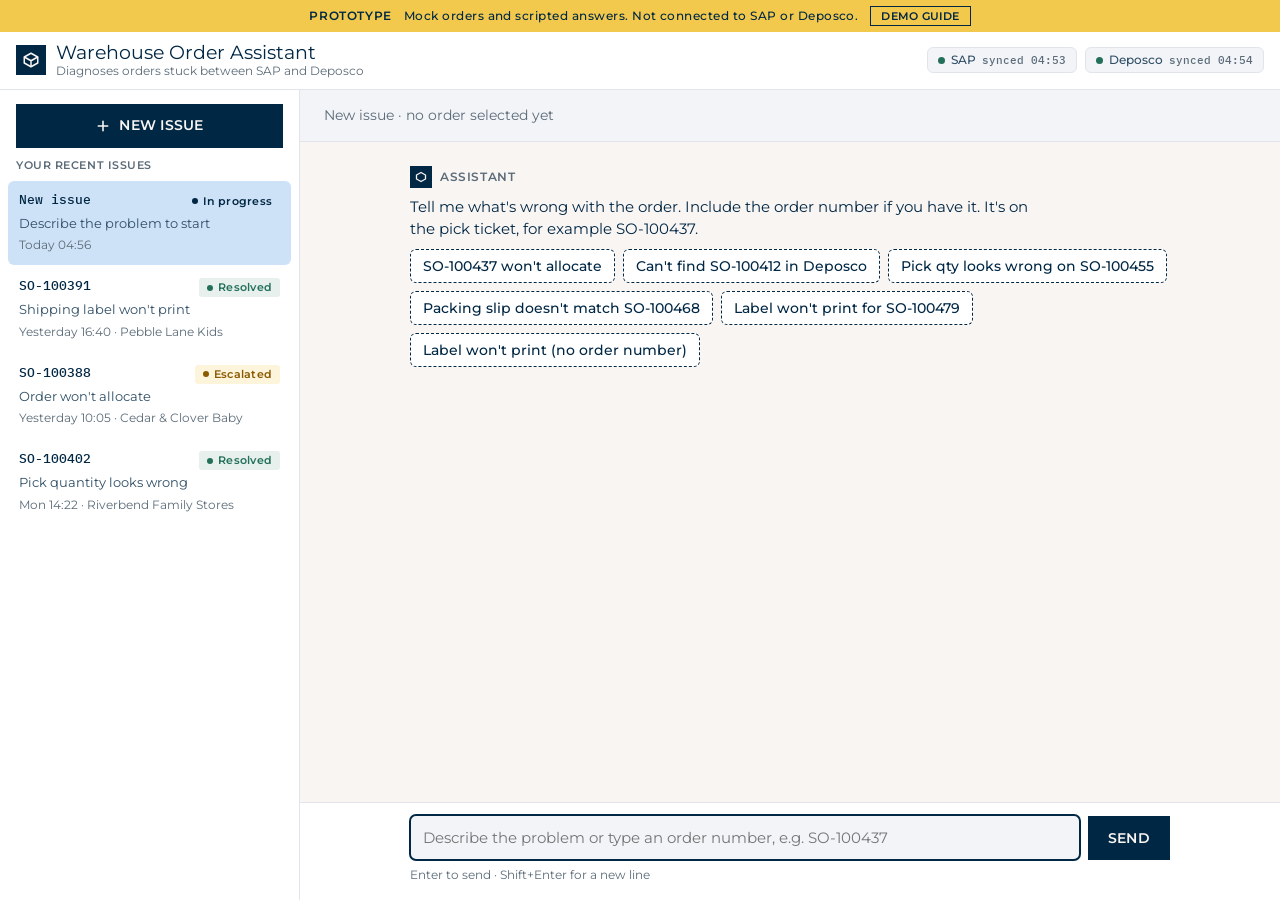
==== commit a1a1833a: "Restyle prototype with the Gerber style guide - Gerber navy, cream and pastel tokens (inlined from t" ====
--- a/index.html
+++ b/index.html
@@ -6,80 +6,99 @@
 <meta name="viewport" content="width=device-width, initial-scale=1, viewport-fit=cover">
 <link rel="preconnect" href="https://fonts.googleapis.com">
 <link rel="preconnect" href="https://fonts.gstatic.com" crossorigin>
-<link rel="stylesheet" href="https://fonts.googleapis.com/css2?family=IBM+Plex+Mono:wght@400;500&family=IBM+Plex+Sans+Condensed:wght@500;600&family=IBM+Plex+Sans:wght@400;500;600&display=swap">
+<link rel="stylesheet" href="https://fonts.googleapis.com/css2?family=Montserrat:wght@400;500;600;700&family=IBM+Plex+Mono:wght@400;500&display=swap">
 <style>
+/* Colors, type and shape follow .claude/skills/gerber-style-guide (tokens.css).
+   Inlined so the page stays a single self-contained file. */
 :root {
-  --bg: #EEF1F4;
+  /* Gerber brand primitives */
+  --gcw-navy: #002744;
+  --gcw-navy-70: #2F4E65;
+  --gcw-cream: #F9F5F3;
+  --gcw-mist: #F2F4F8;
+  --gcw-jordy: #85B7EA;
+  --gcw-jordy-tint: #CEE2F7;
+  --gcw-maize: #F2C94C;
+  --gcw-maize-tint: #FCF4DB;
+  --gcw-geraldine: #F28C82;
+  --gcw-geraldine-tint: #FCE8E6;
+  --gcw-seanymph: #86B3A1;
+  --gcw-seanymph-tint: #E7F0EC;
+  --gcw-sale: #C4301C;
+
+  /* App tokens */
+  --bg: var(--gcw-cream);
   --panel: #FFFFFF;
-  --panel-2: #F5F7F9;
-  --sunk: #E4E9EE;
-  --ink: #16202B;
-  --ink-2: #4B5967;
-  --ink-3: #6E7C8A;
-  --line: #D3DAE1;
-  --accent: #1D4F91;
-  --accent-ink: #FFFFFF;
-  --accent-soft: #DFE8F5;
-  --ok: #2B7A4B;
-  --ok-soft: #DFF0E5;
-  --warn: #8F5B00;
-  --warn-soft: #FAEED5;
-  --bad: #B0342A;
-  --bad-soft: #F8E2DF;
-  --hivis: #F2C230;
-  --hivis-ink: #1E1A0C;
-  --shadow: 0 1px 2px rgba(22, 32, 43, .06), 0 8px 24px rgba(22, 32, 43, .08);
-  --display: "IBM Plex Sans Condensed", "Arial Narrow", "Helvetica Neue", Arial, sans-serif;
-  --body: "IBM Plex Sans", "Helvetica Neue", Arial, system-ui, sans-serif;
+  --panel-2: var(--gcw-mist);
+  --sunk: #E9EDF2;
+  --ink: var(--gcw-navy);
+  --ink-2: var(--gcw-navy-70);
+  --ink-3: #5B6B78;
+  --line: #E1E4EA;
+  --accent: var(--gcw-navy);
+  --accent-ink: var(--gcw-cream);
+  --accent-soft: var(--gcw-jordy-tint);
+  --ok: #23705A;
+  --ok-soft: var(--gcw-seanymph-tint);
+  --warn: #8A5A00;
+  --warn-soft: var(--gcw-maize-tint);
+  --bad: var(--gcw-sale);
+  --bad-soft: var(--gcw-geraldine-tint);
+  --hivis: var(--gcw-maize);
+  --hivis-ink: var(--gcw-navy);
+  --shadow: 0 1px 2px rgba(0, 39, 68, .05), 0 6px 18px rgba(0, 39, 68, .07);
+  --radius-tool: 6px;
+  --display: "Montserrat", "Helvetica Neue", Arial, system-ui, sans-serif;
+  --body: "Montserrat", "Helvetica Neue", Arial, system-ui, sans-serif;
   --mono: "IBM Plex Mono", ui-monospace, "SF Mono", Menlo, Consolas, monospace;
 }
 @media (prefers-color-scheme: dark) {
   :root:not([data-theme="light"]) {
     color-scheme: dark;
-    --bg: #0E141A;
-    --panel: #151D25;
-    --panel-2: #1A232D;
-    --sunk: #202B36;
-    --ink: #E4EAF0;
-    --ink-2: #A3B0BD;
-    --ink-3: #7F8D9B;
-    --line: #2A3643;
-    --accent: #7AAAE8;
-    --accent-ink: #0B1520;
-    --accent-soft: #1C2D43;
-    --ok: #63C28F;
-    --ok-soft: #16301F;
-    --warn: #E2AE4C;
-    --warn-soft: #33270F;
-    --bad: #EF8174;
-    --bad-soft: #3A1B17;
-    --hivis: #E3B53A;
-    --hivis-ink: #1E1A0C;
-    --shadow: 0 1px 2px rgba(0, 0, 0, .3), 0 8px 24px rgba(0, 0, 0, .35);
+    --bg: #0B1B2B;
+    --panel: #12263A;
+    --panel-2: #173049;
+    --sunk: #1B3550;
+    --ink: #F3EEEA;
+    --ink-2: #D5DDE4;
+    --ink-3: #9FB0C0;
+    --line: #22394F;
+    --accent: var(--gcw-jordy);
+    --accent-ink: #0B1B2B;
+    --accent-soft: #152E47;
+    --ok: var(--gcw-seanymph);
+    --ok-soft: #173229;
+    --warn: var(--gcw-maize);
+    --warn-soft: #33290F;
+    --bad: var(--gcw-geraldine);
+    --bad-soft: #3A1F22;
+    --hivis: var(--gcw-maize);
+    --hivis-ink: var(--gcw-navy);
+    --shadow: 0 1px 2px rgba(0, 0, 0, .3), 0 6px 18px rgba(0, 0, 0, .3);
   }
 }
 :root[data-theme="dark"] {
   color-scheme: dark;
-  --bg: #0E141A;
-  --panel: #151D25;
-  --panel-2: #1A232D;
-  --sunk: #202B36;
-  --ink: #E4EAF0;
-  --ink-2: #A3B0BD;
-  --ink-3: #7F8D9B;
-  --line: #2A3643;
-  --accent: #7AAAE8;
-  --accent-ink: #0B1520;
-  --accent-soft: #1C2D43;
-  --ok: #63C28F;
-  --ok-soft: #16301F;
-  --warn: #E2AE4C;
-  --warn-soft: #33270F;
-  --bad: #EF8174;
-  --bad-soft: #3A1B17;
-  --hivis: #E3B53A;
-  --hivis-ink: #1E1A0C;
-  --shadow: 0 1px 2px rgba(0, 0, 0, .3), 0 8px 24px rgba(0, 0, 0, .35);
+  --bg: #0B1B2B;
+  --panel: #12263A;
+  --panel-2: #173049;
+  --sunk: #1B3550;
+  --ink: #F3EEEA;
+  --ink-2: #D5DDE4;
+  --ink-3: #9FB0C0;
+  --line: #22394F;
+  --accent: var(--gcw-jordy);
+  --accent-ink: #0B1B2B;
+  --accent-soft: #152E47;
+  --ok: var(--gcw-seanymph);
+  --ok-soft: #173229;
+  --warn: var(--gcw-maize);
+  --warn-soft: #33290F;
+  --bad: var(--gcw-geraldine);
+  --bad-soft: #3A1F22;
+  --hivis: var(--gcw-maize);
+  --hivis-ink: var(--gcw-navy);
+  --shadow: 0 1px 2px rgba(0, 0, 0, .3), 0 6px 18px rgba(0, 0, 0, .3);
 }
 
 * { box-sizing: border-box; }
@@ -108,10 +127,17 @@
   display: flex; gap: 12px; align-items: center; justify-content: center; flex-wrap: wrap;
   text-align: center;
 }
-.proto b { font-family: var(--display); font-weight: 600; letter-spacing: .12em; text-transform: uppercase; }
+.proto-short { display: none; }
+@media (max-width: 520px) {
+  .proto-short { display: inline; }
+  .proto { gap: 8px; font-size: 11px; letter-spacing: .02em; flex-wrap: nowrap; padding-inline: 12px; }
+  .proto b { letter-spacing: .05em; }
+  .proto button { white-space: nowrap; padding-inline: 8px; }
+}
+.proto b { font-family: var(--display); font-weight: 600; letter-spacing: .05em; text-transform: uppercase; }
 .proto button {
-  background: transparent; border: 1px solid currentColor; border-radius: 999px;
-  padding: 1px 10px; font-size: 12px; color: inherit;
+  background: transparent; border: 1px solid currentColor; border-radius: 0;
+  padding: 2px 10px; font-size: 11px; font-weight: 600; color: inherit; text-transform: uppercase; letter-spacing: .02em;
 }
 
 .top {
@@ -122,12 +148,12 @@
 }
 .brand { display: flex; align-items: center; gap: 10px; min-width: 0; }
 .mark {
-  width: 30px; height: 30px; flex: none; border-radius: 6px;
+  width: 30px; height: 30px; flex: none; border-radius: 0;
   background: var(--accent); color: var(--accent-ink);
   display: grid; place-items: center;
 }
 .brand h1 {
-  margin: 0; font: 600 18px/1.1 var(--display); letter-spacing: .01em;
+  margin: 0; font: 400 19px/1.15 var(--display);
   white-space: nowrap; overflow: hidden; text-overflow: ellipsis;
 }
 .brand small { display: block; font: 400 12px/1.2 var(--body); color: var(--ink-3); }
@@ -135,13 +161,13 @@
 .sys {
   display: inline-flex; align-items: center; gap: 6px;
   font: 500 12px/1 var(--body); color: var(--ink-2);
-  padding: 6px 10px; border: 1px solid var(--line); border-radius: 999px; background: var(--panel-2);
+  padding: 6px 10px; border: 1px solid var(--line); border-radius: var(--radius-tool); background: var(--panel-2);
 }
 .sys i { width: 7px; height: 7px; border-radius: 50%; background: var(--ok); }
 .sys .mono { color: var(--ink-3); font-size: 11px; }
 .hist-btn {
   display: none; border: 1px solid var(--line); background: var(--panel-2);
-  border-radius: 8px; padding: 6px 10px; font-size: 13px;
+  border-radius: var(--radius-tool); padding: 6px 10px; font-size: 13px; font-weight: 500;
 }
 
 .main { display: grid; grid-template-columns: 300px 1fr; min-height: 0; }
@@ -156,15 +182,15 @@
 .new-btn {
   display: flex; align-items: center; justify-content: center; gap: 8px;
   background: var(--accent); color: var(--accent-ink);
-  border: 0; border-radius: 8px; padding: 10px 12px; font-weight: 600;
+  border: 0; border-radius: 0; min-height: 44px; padding: 0 12px; font-weight: 600; font-size: 14px; text-transform: uppercase; letter-spacing: .02em;
 }
 .label {
-  font: 600 11px/1 var(--display); letter-spacing: .12em; text-transform: uppercase; color: var(--ink-3);
+  font: 600 11px/1 var(--display); letter-spacing: .05em; text-transform: uppercase; color: var(--ink-3);
 }
 .convs { list-style: none; margin: 0; padding: 0 8px 16px; overflow-y: auto; display: flex; flex-direction: column; gap: 2px; }
 .conv {
   width: 100%; text-align: left; background: transparent; border: 1px solid transparent;
-  border-radius: 8px; padding: 10px 10px; display: grid; gap: 4px;
+  border-radius: var(--radius-tool); padding: 10px 10px; display: grid; gap: 4px;
   grid-template-columns: 1fr auto;
 }
 .conv:hover { background: var(--panel-2); }
@@ -176,7 +202,7 @@
 .pill {
   display: inline-flex; align-items: center; gap: 5px; white-space: nowrap;
   font: 600 11px/1 var(--body); letter-spacing: .02em;
-  padding: 4px 8px; border-radius: 999px;
+  padding: 4px 8px; border-radius: 3px;
 }
 .pill::before { content: ""; width: 6px; height: 6px; border-radius: 50%; background: currentColor; }
 .pill.open { background: var(--accent-soft); color: var(--accent); }
@@ -198,7 +224,7 @@
 .chat-head .empty { color: var(--ink-3); font-size: 14px; }
 .esc-btn {
   border: 1px solid var(--warn); color: var(--warn); background: transparent;
-  border-radius: 8px; padding: 6px 12px; font-size: 13px; font-weight: 600;
+  border-radius: 0; padding: 8px 14px; font-size: 12px; font-weight: 600; text-transform: uppercase; letter-spacing: .02em;
 }
 .esc-btn:hover { background: var(--warn-soft); }
 
@@ -209,19 +235,19 @@
 .msg.user { align-items: flex-end; }
 .bubble {
   background: var(--accent); color: var(--accent-ink);
-  padding: 9px 14px; border-radius: 14px 14px 4px 14px;
+  padding: 9px 14px; border-radius: var(--radius-tool) var(--radius-tool) 0 var(--radius-tool);
   max-width: min(560px, 88%); white-space: pre-wrap; overflow-wrap: anywhere;
 }
 .msg.agent { align-items: flex-start; }
-.speaker { display: flex; align-items: center; gap: 8px; font: 600 12px/1 var(--display); letter-spacing: .1em; text-transform: uppercase; color: var(--ink-3); }
-.speaker .mark { width: 22px; height: 22px; border-radius: 5px; }
+.speaker { display: flex; align-items: center; gap: 8px; font: 600 12px/1 var(--display); letter-spacing: .05em; text-transform: uppercase; color: var(--ink-3); }
+.speaker .mark { width: 22px; height: 22px; border-radius: 0; }
 .msg.agent p { margin: 0; max-width: 62ch; }
 .msg.agent p + p { margin-top: 6px; }
 
 .chips { display: flex; flex-wrap: wrap; gap: 8px; }
 .chip {
   border: 1px solid var(--accent); color: var(--accent); background: var(--panel);
-  border-radius: 999px; padding: 6px 14px; font-size: 14px; font-weight: 500; line-height: 1.3; text-align: left;
+  border-radius: var(--radius-tool); padding: 7px 12px; font-size: 14px; font-weight: 500; line-height: 1.3; text-align: left;
 }
 .chip:hover:not(:disabled) { background: var(--accent-soft); }
 .chip:disabled { cursor: default; border-color: var(--line); color: var(--ink-3); background: transparent; }
@@ -242,20 +268,20 @@
 
 /* cards */
 .card {
-  width: 100%; background: var(--panel); border: 1px solid var(--line); border-radius: 10px;
+  width: 100%; background: var(--panel); border: 1px solid var(--line); border-radius: var(--radius-tool);
   box-shadow: var(--shadow); overflow: hidden;
 }
 .card-head {
   display: flex; align-items: flex-start; justify-content: space-between; gap: 12px; flex-wrap: wrap;
   padding: 14px 16px 12px; border-bottom: 1px solid var(--line);
 }
-.card-head h3 { margin: 4px 0 0; font: 600 19px/1.2 var(--display); text-wrap: balance; }
+.card-head h3 { margin: 4px 0 0; font: 400 20px/1.25 var(--display); text-wrap: balance; }
 .card-head .item { margin-top: 4px; font-size: 13px; color: var(--ink-2); }
 .sev { background: var(--bad-soft); color: var(--bad); }
 .tbl-wrap { overflow-x: auto; }
 table { width: 100%; border-collapse: collapse; font-size: 13.5px; }
 th, td { text-align: left; padding: 8px 16px; border-bottom: 1px solid var(--line); vertical-align: top; }
-th { font: 600 11px/1.2 var(--display); letter-spacing: .1em; text-transform: uppercase; color: var(--ink-3); background: var(--panel-2); }
+th { font: 600 11px/1.2 var(--display); letter-spacing: .05em; text-transform: uppercase; color: var(--ink-3); background: var(--panel-2); }
 td:first-child { color: var(--ink-2); width: 30%; }
 td.v { font-family: var(--mono); font-size: 13px; font-variant-numeric: tabular-nums; }
 tr.diff td { background: var(--bad-soft); }
@@ -268,7 +294,7 @@
 .kv { display: flex; gap: 8px; flex-wrap: wrap; font-size: 13px; color: var(--ink-2); }
 .kv b { font-weight: 600; color: var(--ink); }
 
-.action { display: flex; gap: 12px; align-items: flex-start; padding: 12px 16px; background: var(--ok-soft); border: 1px solid transparent; border-radius: 10px; width: 100%; }
+.action { display: flex; gap: 12px; align-items: flex-start; padding: 12px 16px; background: var(--ok-soft); border: 1px solid transparent; border-radius: var(--radius-tool); width: 100%; }
 .action .tick { width: 22px; height: 22px; border-radius: 50%; background: var(--ok); color: var(--panel); display: grid; place-items: center; flex: none; font-size: 13px; font-weight: 700; }
 .action h4 { margin: 0; font: 600 15px/1.3 var(--body); }
 .action p { margin: 2px 0 0; font-size: 13.5px; color: var(--ink-2); }
@@ -279,12 +305,12 @@
 ol.steps li:last-child { border-bottom: 0; }
 ol.steps label { display: grid; grid-template-columns: 26px 22px 1fr; gap: 10px; align-items: start; padding: 11px 16px; cursor: pointer; }
 ol.steps label::before {
-  content: counter(s); font: 600 15px/22px var(--display); color: var(--ink-3); text-align: right;
+  content: counter(s); font: 500 15px/22px var(--display); color: var(--ink-3); text-align: right;
 }
 ol.steps input { width: 18px; height: 18px; margin: 2px 0 0; accent-color: var(--ok); }
 ol.steps .txt { display: grid; gap: 4px; }
 ol.steps .who {
-  justify-self: start; font: 600 10.5px/1 var(--display); letter-spacing: .1em; text-transform: uppercase;
+  justify-self: start; font: 600 10px/1 var(--display); letter-spacing: .05em; text-transform: uppercase;
   padding: 3px 6px; border-radius: 4px; background: var(--sunk); color: var(--ink-2);
 }
 ol.steps .who.you { background: var(--accent-soft); color: var(--accent); }
@@ -307,13 +333,13 @@
 .composer form { max-width: 760px; margin: 0 auto; display: flex; gap: 8px; align-items: flex-end; }
 .composer textarea {
   flex: 1; resize: none; min-height: 44px; max-height: 140px;
-  border: 1px solid var(--line); border-radius: 10px; background: var(--panel-2);
-  padding: 10px 12px; line-height: 1.4;
+  border: 1px solid var(--line); border-radius: var(--radius-tool); background: var(--panel-2);
+  padding: 11px 12px; line-height: 1.4;
 }
 .composer textarea:focus { outline: 2px solid var(--accent); outline-offset: -1px; border-color: transparent; }
 .send {
-  height: 44px; padding: 0 18px; border: 0; border-radius: 10px;
-  background: var(--accent); color: var(--accent-ink); font-weight: 600;
+  height: 44px; padding: 0 20px; border: 0; border-radius: 0;
+  background: var(--accent); color: var(--accent-ink); font-weight: 600; font-size: 14px; text-transform: uppercase; letter-spacing: .02em;
 }
 .composer .hint { max-width: 760px; margin: 6px auto 0; font-size: 12px; color: var(--ink-3); }
 
@@ -324,24 +350,23 @@
 }
 .modal {
   width: min(620px, 100%); max-height: calc(100% - 32px); overflow-y: auto;
-  background: var(--panel); border-radius: 12px; box-shadow: var(--shadow); border: 1px solid var(--line);
+  background: var(--panel); border-radius: var(--radius-tool); box-shadow: var(--shadow); border: 1px solid var(--line);
 }
 .modal header { padding: 16px 20px 12px; border-bottom: 1px solid var(--line); }
-.modal header h2 { margin: 0; font: 600 21px/1.2 var(--display); }
+.modal header h2 { margin: 0; font: 400 22px/1.25 var(--display); }
 .modal header p { margin: 4px 0 0; font-size: 13px; color: var(--ink-2); }
 .modal .body { padding: 16px 20px; display: grid; gap: 14px; }
 .row2 { display: grid; grid-template-columns: 1fr 1fr; gap: 12px; }
 .field { display: grid; gap: 6px; }
-.field label { font: 600 11px/1 var(--display); letter-spacing: .1em; text-transform: uppercase; color: var(--ink-3); }
+.field label { font: 600 11px/1 var(--display); letter-spacing: .05em; text-transform: uppercase; color: var(--ink-3); }
 .field select, .field textarea, .field input {
-  border: 1px solid var(--line); border-radius: 8px; background: var(--panel-2); padding: 8px 10px; width: 100%;
-}
-.field textarea { min-height: 200px; resize: vertical; font: 13px/1.5 var(--mono); }
+  border: 1px solid var(--line); border-radius: var(--radius-tool); background: var(--panel-2); padding: 8px 10px; width: 100%;
+}
+.field textarea { min-height: 260px; resize: vertical; font: 13px/1.5 var(--mono); }
 .modal footer { padding: 12px 20px 16px; display: flex; gap: 8px; justify-content: flex-end; align-items: center; flex-wrap: wrap; }
 .modal footer .note { margin-right: auto; font-size: 12px; color: var(--ink-3); }
-.btn-2 { border: 1px solid var(--line); background: var(--panel); border-radius: 8px; padding: 8px 14px; }
-.btn-1 { border: 0; background: var(--accent); color: var(--accent-ink); border-radius: 8px; padding: 9px 16px; font-weight: 600; }
-.btn-warn { background: var(--warn); color: var(--panel); }
+.btn-2 { border: 1px solid var(--accent); color: var(--accent); background: transparent; border-radius: 0; min-height: 44px; padding: 0 16px; font-weight: 600; font-size: 13px; text-transform: uppercase; letter-spacing: .02em; }
+.btn-1 { border: 1px solid var(--accent); background: var(--accent); color: var(--accent-ink); border-radius: 0; min-height: 44px; padding: 0 18px; font-weight: 600; font-size: 13px; text-transform: uppercase; letter-spacing: .02em; }
 
 .guide table td:first-child { width: auto; }
 .guide .body > p { margin: 0; font-size: 14px; color: var(--ink-2); }
@@ -364,7 +389,8 @@
   .brand small { display: none; }
   .row2 { grid-template-columns: 1fr; }
   .top { gap: 10px; }
-  .hist-btn { margin-left: auto; }
+  .brand { flex: 1; }
+  .proto-long { display: none; }
 }
 @media (prefers-reduced-motion: reduce) {
   * { animation: none !important; transition: none !important; scroll-behavior: auto !important; }
@@ -375,7 +401,8 @@
 <div class="app">
   <div class="proto" role="note">
     <b>Prototype</b>
-    <span>Mock orders and scripted answers. Not connected to SAP or Deposco.</span>
+    <span class="proto-long">Mock orders and scripted answers. Not connected to SAP or Deposco.</span>
+    <span class="proto-short">Mock data, scripted answers</span>
     <button type="button" id="guide-open">Demo guide</button>
   </div>
 
@@ -455,7 +482,7 @@
     <footer>
       <span class="note">Prototype: nothing is sent.</span>
       <button type="button" class="btn-2" id="esc-cancel">Cancel</button>
-      <button type="button" class="btn-1 btn-warn" id="esc-send">Send escalation</button>
+      <button type="button" class="btn-1" id="esc-send">Send escalation</button>
     </footer>
   </div>
 </div>
@@ -583,7 +610,7 @@
         ]);
         await post(c, {
           kind: "diagnosis", title: "Stock is on an inspection hold in Deposco", sev: "Can't allocate",
-          item: "2210-3M-PNK · Ruffle bodysuit, pink, 3M · line 10",
+          item: "2210-3M-PNK · Baby Girls Pink Ruffle Bodysuit, 0-3M · line 10",
           rows: [
             ["Ordered", "30 EA", "30 EA · 12 allocated", true],
             ["On hand", "48 EA", "48 EA", false],
@@ -621,7 +648,7 @@
         ]);
         await post(c, {
           kind: "diagnosis", title: "Unit of measure mismatch", sev: "Will ship short",
-          item: "3305-NB-MLT · Bodysuit 5-pack, newborn, assorted",
+          item: "3305-NB-MLT · 5-Pack Baby Neutral Assorted Short-Sleeve Bodysuits, NEWBORN",
           rows: [
             ["Order quantity", "10 PK", "10 EA", true],
             ["Pack size", "1 PK = 5 EA", "No PK unit set up", true],
@@ -1002,7 +1029,10 @@
 Request:
   ${sc.ask}`;
     $("esc-scrim").hidden = false;
-    $("esc-body").focus();
+    const body = $("esc-body");
+    body.focus();
+    body.setSelectionRange(0, 0);
+    body.scrollTop = 0;
   }
   function closeEscalate() { $("esc-scrim").hidden = true; }
 
@@ -1025,6 +1055,14 @@
   }
 
   function startNew() {
+    const blank = convs.find(c => !c.messages.some(m => m.role === "user"));
+    if (blank) {
+      blank.stamp = Date.now();
+      blank.when = "Today " + hhmm();
+      select(blank);
+      $("input").focus({ preventScroll: true });
+      return;
+    }
     const c = newConv();
     c.messages.push({
       role: "agent", kind: "suggest",
@@ -1070,6 +1108,12 @@
   input.addEventListener("keydown", e => {
     if (e.key === "Enter" && !e.shiftKey && !e.isComposing) { e.preventDefault(); $("composer").requestSubmit(); }
   });
+  const narrow = window.matchMedia("(max-width: 520px)");
+  const setPlaceholder = () => {
+    input.placeholder = narrow.matches ? "Problem or order number" : "Describe the problem or type an order number, e.g. SO-100437";
+  };
+  setPlaceholder();
+  narrow.addEventListener("change", setPlaceholder);
   function grow() { input.style.height = "auto"; input.style.height = Math.min(input.scrollHeight, 140) + "px"; }
   input.addEventListener("input", grow);
 
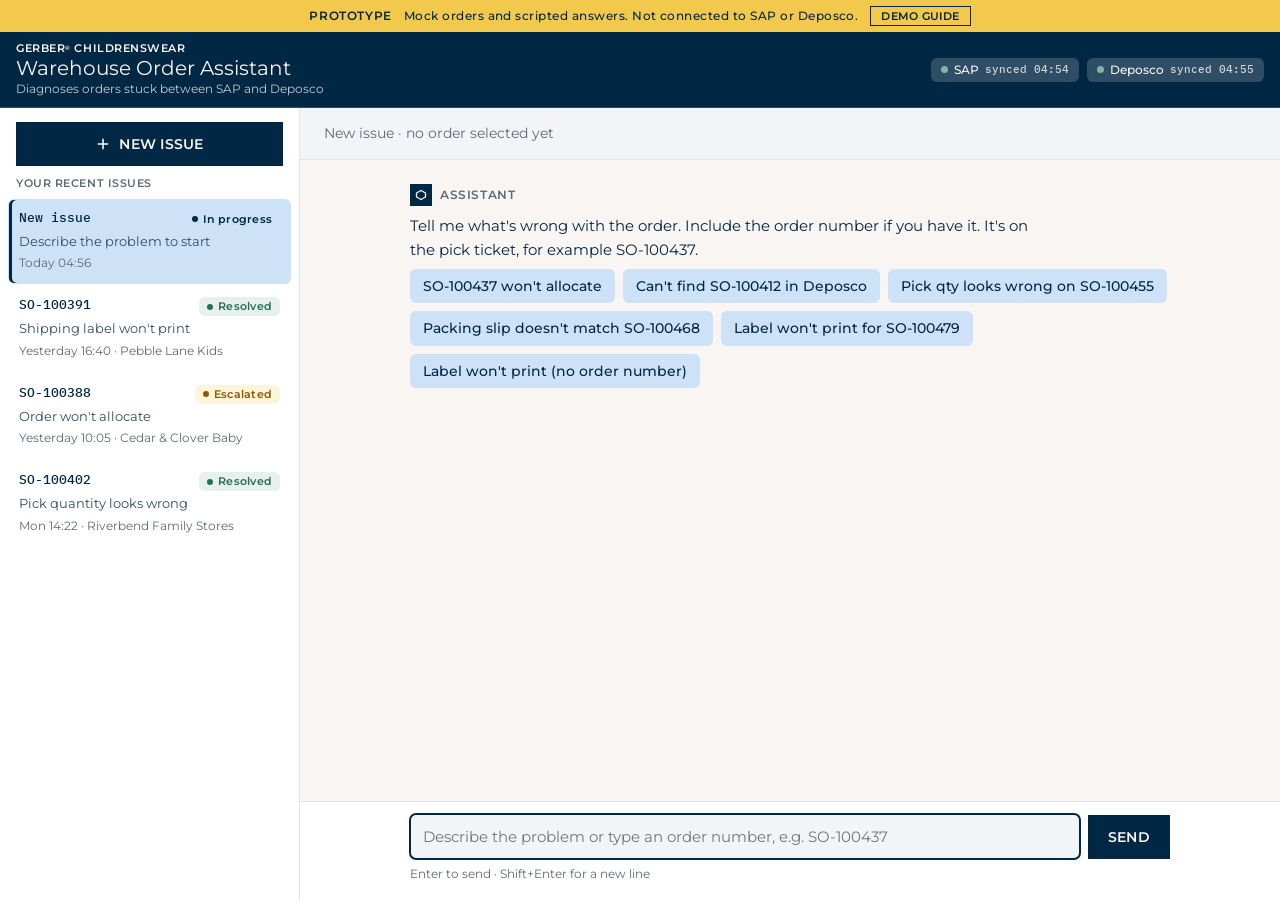
==== commit 4c2a95a8: "Make the Gerber brand visible in the prototype The first restyle swapped tokens but left nothing on " ====
--- a/index.html
+++ b/index.html
@@ -15,6 +15,7 @@
   --gcw-navy: #002744;
   --gcw-navy-70: #2F4E65;
   --gcw-cream: #F9F5F3;
+  --gcw-white: #FFFFFF;
   --gcw-mist: #F2F4F8;
   --gcw-jordy: #85B7EA;
   --gcw-jordy-tint: #CEE2F7;
@@ -24,11 +25,13 @@
   --gcw-geraldine-tint: #FCE8E6;
   --gcw-seanymph: #86B3A1;
   --gcw-seanymph-tint: #E7F0EC;
+  --gcw-sandy: #F4A261;
+  --gcw-sandy-tint: #FDECDF;
   --gcw-sale: #C4301C;
 
   /* App tokens */
   --bg: var(--gcw-cream);
-  --panel: #FFFFFF;
+  --panel: var(--gcw-white);
   --panel-2: var(--gcw-mist);
   --sunk: #E9EDF2;
   --ink: var(--gcw-navy);
@@ -44,10 +47,17 @@
   --warn-soft: var(--gcw-maize-tint);
   --bad: var(--gcw-sale);
   --bad-soft: var(--gcw-geraldine-tint);
+  --info: var(--gcw-navy);
+  --info-soft: var(--gcw-jordy-tint);
+  --head-bg: var(--gcw-navy);
+  --head-ink: var(--gcw-cream);
+  --head-chip: var(--gcw-navy-70);
+  --scrim: rgba(0, 39, 68, .5);
   --hivis: var(--gcw-maize);
   --hivis-ink: var(--gcw-navy);
   --shadow: 0 1px 2px rgba(0, 39, 68, .05), 0 6px 18px rgba(0, 39, 68, .07);
   --radius-tool: 6px;
+  --leading-body: 1.575;
   --display: "Montserrat", "Helvetica Neue", Arial, system-ui, sans-serif;
   --body: "Montserrat", "Helvetica Neue", Arial, system-ui, sans-serif;
   --mono: "IBM Plex Mono", ui-monospace, "SF Mono", Menlo, Consolas, monospace;
@@ -72,6 +82,12 @@
     --warn-soft: #33290F;
     --bad: var(--gcw-geraldine);
     --bad-soft: #3A1F22;
+    --info: var(--gcw-jordy);
+    --info-soft: #152E47;
+    --head-bg: #061321;
+    --head-ink: #F3EEEA;
+    --head-chip: #12263A;
+    --scrim: rgba(0, 0, 0, .6);
     --hivis: var(--gcw-maize);
     --hivis-ink: var(--gcw-navy);
     --shadow: 0 1px 2px rgba(0, 0, 0, .3), 0 6px 18px rgba(0, 0, 0, .3);
@@ -96,6 +112,12 @@
   --warn-soft: #33290F;
   --bad: var(--gcw-geraldine);
   --bad-soft: #3A1F22;
+  --info: var(--gcw-jordy);
+  --info-soft: #152E47;
+  --head-bg: #061321;
+  --head-ink: #F3EEEA;
+  --head-chip: #12263A;
+  --scrim: rgba(0, 0, 0, .6);
   --hivis: var(--gcw-maize);
   --hivis-ink: var(--gcw-navy);
   --shadow: 0 1px 2px rgba(0, 0, 0, .3), 0 6px 18px rgba(0, 0, 0, .3);
@@ -108,13 +130,15 @@
   margin: 0;
   background: var(--bg);
   color: var(--ink);
-  font: 15px/1.5 var(--body);
+  font: 15px/var(--leading-body) var(--body);
   -webkit-font-smoothing: antialiased;
 }
 button, input, select, textarea { font: inherit; color: inherit; }
 button { cursor: pointer; }
 :focus-visible { outline: 2px solid var(--accent); outline-offset: 2px; border-radius: 4px; }
+.top :focus-visible { outline-color: var(--gcw-jordy); }
 .mono { font-family: var(--mono); font-variant-numeric: tabular-nums; }
+.gcw-tm { font-size: .5em; vertical-align: .35em; line-height: 0; display: inline-block; }
 
 /* ---------- Shell ---------- */
 .app { height: 100%; display: grid; grid-template-rows: auto auto 1fr; }
@@ -143,8 +167,9 @@
 .top {
   display: flex; align-items: center; gap: 16px;
   padding: 10px 16px;
-  background: var(--panel);
-  border-bottom: 1px solid var(--line);
+  background: var(--head-bg);
+  color: var(--head-ink);
+  border-bottom: 1px solid var(--head-chip);
 }
 .brand { display: flex; align-items: center; gap: 10px; min-width: 0; }
 .mark {
@@ -152,21 +177,25 @@
   background: var(--accent); color: var(--accent-ink);
   display: grid; place-items: center;
 }
+.brand > div { min-width: 0; }
+.brand .eyebrow {
+  display: block; font: 600 11px/1.2 var(--display); letter-spacing: .05em; text-transform: uppercase;
+}
 .brand h1 {
-  margin: 0; font: 400 19px/1.15 var(--display);
+  margin: 2px 0 0; font: 400 20px/1.15 var(--display);
   white-space: nowrap; overflow: hidden; text-overflow: ellipsis;
 }
-.brand small { display: block; font: 400 12px/1.2 var(--body); color: var(--ink-3); }
+.brand small { display: block; margin-top: 2px; font: 400 12px/1.2 var(--body); opacity: .8; }
 .systems { margin-left: auto; display: flex; gap: 8px; flex-wrap: wrap; }
 .sys {
   display: inline-flex; align-items: center; gap: 6px;
-  font: 500 12px/1 var(--body); color: var(--ink-2);
-  padding: 6px 10px; border: 1px solid var(--line); border-radius: var(--radius-tool); background: var(--panel-2);
-}
-.sys i { width: 7px; height: 7px; border-radius: 50%; background: var(--ok); }
-.sys .mono { color: var(--ink-3); font-size: 11px; }
+  font: 500 12px/1 var(--body); color: var(--head-ink);
+  padding: 6px 10px; border-radius: var(--radius-tool); background: var(--head-chip);
+}
+.sys i { width: 7px; height: 7px; border-radius: 50%; background: var(--gcw-seanymph); }
+.sys .mono { opacity: .8; font-size: 11px; }
 .hist-btn {
-  display: none; border: 1px solid var(--line); background: var(--panel-2);
+  display: none; border: 1px solid currentColor; background: transparent; color: var(--head-ink); min-height: 36px;
   border-radius: var(--radius-tool); padding: 6px 10px; font-size: 13px; font-weight: 500;
 }
 
@@ -194,7 +223,7 @@
   grid-template-columns: 1fr auto;
 }
 .conv:hover { background: var(--panel-2); }
-.conv[aria-current="true"] { background: var(--accent-soft); border-color: transparent; }
+.conv[aria-current="true"] { background: var(--info-soft); border-color: transparent; box-shadow: inset 3px 0 0 var(--info); }
 .conv .no { font: 500 13px/1.2 var(--mono); }
 .conv .what { grid-column: 1 / -1; font-size: 13px; color: var(--ink-2); line-height: 1.35; }
 .conv .when { grid-column: 1 / -1; font-size: 12px; color: var(--ink-3); }
@@ -202,10 +231,10 @@
 .pill {
   display: inline-flex; align-items: center; gap: 5px; white-space: nowrap;
   font: 600 11px/1 var(--body); letter-spacing: .02em;
-  padding: 4px 8px; border-radius: 3px;
+  padding: 4px 8px; border-radius: var(--radius-tool);
 }
 .pill::before { content: ""; width: 6px; height: 6px; border-radius: 50%; background: currentColor; }
-.pill.open { background: var(--accent-soft); color: var(--accent); }
+.pill.open { background: var(--info-soft); color: var(--info); }
 .pill.resolved { background: var(--ok-soft); color: var(--ok); }
 .pill.escalated { background: var(--warn-soft); color: var(--warn); }
 
@@ -252,7 +281,8 @@
 .chip:hover:not(:disabled) { background: var(--accent-soft); }
 .chip:disabled { cursor: default; border-color: var(--line); color: var(--ink-3); background: transparent; }
 .chip.chosen:disabled { border-color: var(--accent); background: var(--accent-soft); color: var(--accent); }
-.chip.try { border-style: dashed; }
+.chip.try { border-color: transparent; background: var(--info-soft); color: var(--info); }
+.chip.try:hover:not(:disabled) { border-color: var(--info); }
 .chip .mono { font-size: 13px; }
 
 /* tool trace */
@@ -275,9 +305,10 @@
   display: flex; align-items: flex-start; justify-content: space-between; gap: 12px; flex-wrap: wrap;
   padding: 14px 16px 12px; border-bottom: 1px solid var(--line);
 }
+.card.diag .card-head { background: var(--bad-soft); border-bottom-color: transparent; }
 .card-head h3 { margin: 4px 0 0; font: 400 20px/1.25 var(--display); text-wrap: balance; }
 .card-head .item { margin-top: 4px; font-size: 13px; color: var(--ink-2); }
-.sev { background: var(--bad-soft); color: var(--bad); }
+.sev { background: var(--panel); color: var(--bad); }
 .tbl-wrap { overflow-x: auto; }
 table { width: 100%; border-collapse: collapse; font-size: 13.5px; }
 th, td { text-align: left; padding: 8px 16px; border-bottom: 1px solid var(--line); vertical-align: top; }
@@ -311,7 +342,7 @@
 ol.steps .txt { display: grid; gap: 4px; }
 ol.steps .who {
   justify-self: start; font: 600 10px/1 var(--display); letter-spacing: .05em; text-transform: uppercase;
-  padding: 3px 6px; border-radius: 4px; background: var(--sunk); color: var(--ink-2);
+  padding: 3px 6px; border-radius: var(--radius-tool); background: var(--sunk); color: var(--ink-2);
 }
 ol.steps .who.you { background: var(--accent-soft); color: var(--accent); }
 ol.steps .where { font: 400 12.5px/1.4 var(--mono); color: var(--ink-3); overflow-wrap: anywhere; }
@@ -345,7 +376,7 @@
 
 /* modal */
 .scrim {
-  position: fixed; inset: 0; background: rgba(10, 16, 22, .5);
+  position: fixed; inset: 0; background: var(--scrim);
   display: grid; place-items: center; padding: 16px; z-index: 20;
 }
 .modal {
@@ -353,6 +384,8 @@
   background: var(--panel); border-radius: var(--radius-tool); box-shadow: var(--shadow); border: 1px solid var(--line);
 }
 .modal header { padding: 16px 20px 12px; border-bottom: 1px solid var(--line); }
+#esc-scrim .modal header { background: var(--warn-soft); border-bottom-color: transparent; }
+.guide .modal header { background: var(--info-soft); border-bottom-color: transparent; }
 .modal header h2 { margin: 0; font: 400 22px/1.25 var(--display); }
 .modal header p { margin: 4px 0 0; font-size: 13px; color: var(--ink-2); }
 .modal .body { padding: 16px 20px; display: grid; gap: 14px; }
@@ -409,10 +442,8 @@
   <header class="top">
     <button type="button" class="hist-btn" id="hist-btn" aria-controls="side" aria-expanded="false">Issues</button>
     <div class="brand">
-      <div class="mark" aria-hidden="true">
-        <svg width="18" height="18" viewBox="0 0 24 24" fill="none" stroke="currentColor" stroke-width="2" stroke-linejoin="round"><path d="M3 8l9-5 9 5v8l-9 5-9-5z" fill="none"/><path d="M3 8l9 5 9-5M12 13v8" fill="none"/></svg>
-      </div>
       <div>
+        <span class="eyebrow">Gerber<span class="gcw-tm">®</span> Childrenswear</span>
         <h1>Warehouse Order Assistant</h1>
         <small>Diagnoses orders stuck between SAP and Deposco</small>
       </div>
@@ -966,7 +997,7 @@
         return `<div class="trace"><span class="label">What I checked</span><ul>${m.items.map(t =>
           `<li class="${t.run ? "run" : ""}">${esc(t.text)}</li>`).join("")}</ul></div>`;
       case "diagnosis":
-        return `<div class="card">
+        return `<div class="card diag">
           <div class="card-head">
             <div><span class="label">Diagnosis</span><h3>${esc(m.title)}</h3><div class="item">${esc(m.item)}</div></div>
             <span class="pill sev">${esc(m.sev)}</span>
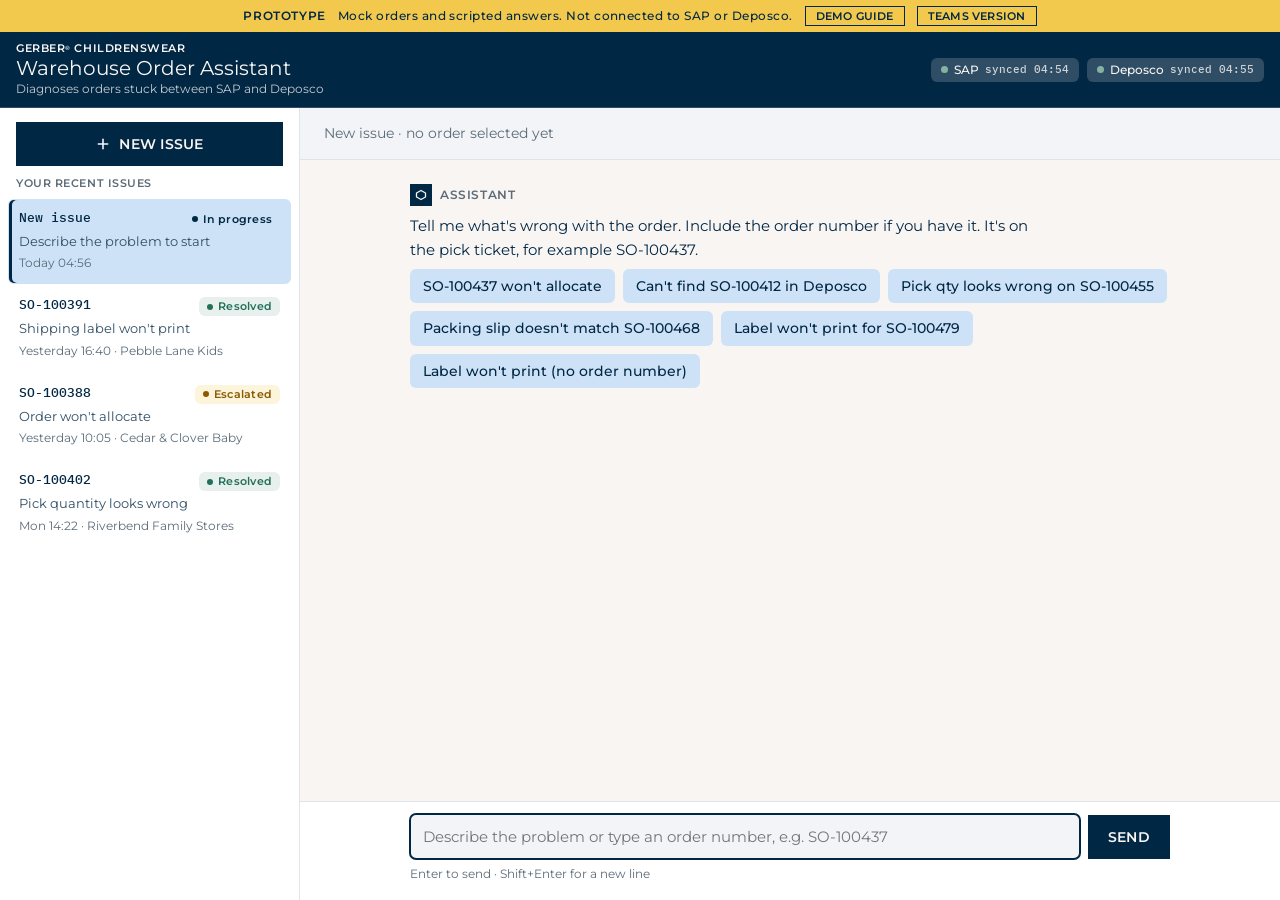
==== commit 1ad39b42: "Add a Microsoft Teams version of the prototype teams.html shows the Order Assistant as a Teams app, " ====
--- a/index.html
+++ b/index.html
@@ -156,12 +156,12 @@
   .proto-short { display: inline; }
   .proto { gap: 8px; font-size: 11px; letter-spacing: .02em; flex-wrap: nowrap; padding-inline: 12px; }
   .proto b { letter-spacing: .05em; }
-  .proto button { white-space: nowrap; padding-inline: 8px; }
+  .proto button, .proto a { white-space: nowrap; padding-inline: 8px; }
 }
 .proto b { font-family: var(--display); font-weight: 600; letter-spacing: .05em; text-transform: uppercase; }
-.proto button {
+.proto button, .proto a {
   background: transparent; border: 1px solid currentColor; border-radius: 0;
-  padding: 2px 10px; font-size: 11px; font-weight: 600; color: inherit; text-transform: uppercase; letter-spacing: .02em;
+  padding: 2px 10px; font-size: 11px; font-weight: 600; color: inherit; text-transform: uppercase; letter-spacing: .02em; text-decoration: none;
 }
 
 .top {
@@ -435,8 +435,9 @@
   <div class="proto" role="note">
     <b>Prototype</b>
     <span class="proto-long">Mock orders and scripted answers. Not connected to SAP or Deposco.</span>
-    <span class="proto-short">Mock data, scripted answers</span>
+    <span class="proto-short">Mock data</span>
     <button type="button" id="guide-open">Demo guide</button>
+    <a href="teams.html">Teams version</a>
   </div>
 
   <header class="top">
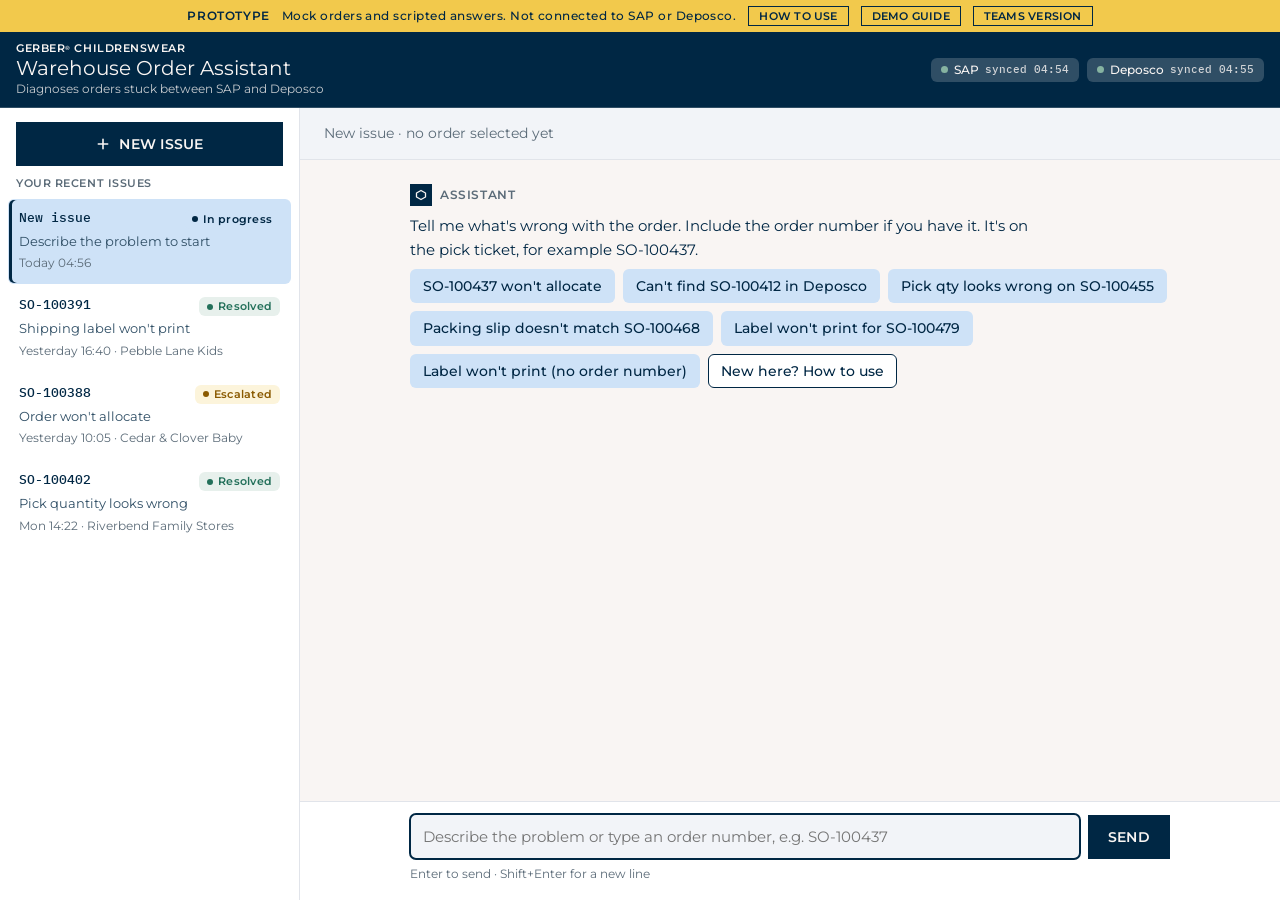
==== commit c9715bb6: "Add How to use panel to the prototype - Web: a How to use button in the prototype banner opens a sho" ====
--- a/index.html
+++ b/index.html
@@ -158,6 +158,12 @@
   .proto b { letter-spacing: .05em; }
   .proto button, .proto a { white-space: nowrap; padding-inline: 8px; }
 }
+.proto .lbl-short { display: none; }
+@media (max-width: 420px) {
+  .proto-short { display: none; }
+  .proto .lbl-long { display: none; }
+  .proto .lbl-short { display: inline; }
+}
 .proto b { font-family: var(--display); font-weight: 600; letter-spacing: .05em; text-transform: uppercase; }
 .proto button, .proto a {
   background: transparent; border: 1px solid currentColor; border-radius: 0;
@@ -404,6 +410,18 @@
 .guide table td:first-child { width: auto; }
 .guide .body > p { margin: 0; font-size: 14px; color: var(--ink-2); }
 
+/* how to use */
+.help-list { list-style: none; margin: 0; padding: 0; display: grid; gap: 10px; }
+.help-list li { display: grid; grid-template-columns: 132px 1fr; gap: 12px; align-items: baseline; font-size: 14px; line-height: 1.5; }
+.help-list b { font: 600 11px/1.5 var(--display); letter-spacing: .05em; text-transform: uppercase; color: var(--ink-3); }
+.help-list .mono { font-size: 13px; }
+.help-note { margin: 0; padding: 10px 12px; border-radius: var(--radius-tool); background: var(--info-soft); color: var(--ink); font-size: 14px; }
+.modal footer a { color: var(--accent); font-weight: 600; font-size: 13px; }
+#help-scrim .modal footer { position: sticky; bottom: 0; background: var(--panel); border-top: 1px solid var(--line); }
+@media (max-width: 520px) {
+  .help-list li { grid-template-columns: 1fr; gap: 2px; }
+}
+
 /* ---------- Responsive ---------- */
 @media (max-width: 820px) {
   .main { grid-template-columns: 1fr; }
@@ -436,8 +454,9 @@
     <b>Prototype</b>
     <span class="proto-long">Mock orders and scripted answers. Not connected to SAP or Deposco.</span>
     <span class="proto-short">Mock data</span>
-    <button type="button" id="guide-open">Demo guide</button>
-    <a href="teams.html">Teams version</a>
+    <button type="button" id="help-open" aria-label="How to use"><span class="lbl-long">How to use</span><span class="lbl-short" aria-hidden="true">Help</span></button>
+    <button type="button" id="guide-open" aria-label="Demo guide"><span class="lbl-long">Demo guide</span><span class="lbl-short" aria-hidden="true">Demo</span></button>
+    <a href="teams.html" aria-label="Teams version"><span class="lbl-long">Teams version</span><span class="lbl-short" aria-hidden="true">Teams</span></a>
   </div>
 
   <header class="top">
@@ -535,6 +554,29 @@
       <p>Describe the problem without an order number to see the clarifying questions. The inventory hold scenario (SO-100437) needs the Quality team, so it shows the escalation flow.</p>
     </div>
     <footer><button type="button" class="btn-1" id="guide-close">Close</button></footer>
+  </div>
+</div>
+
+<div class="scrim guide" id="help-scrim" hidden>
+  <div class="modal" role="dialog" aria-modal="true" aria-labelledby="help-title" aria-describedby="help-intro" tabindex="-1">
+    <header>
+      <h2 id="help-title">How to use the assistant</h2>
+      <p id="help-intro">Use it when an order won't drop, allocate, pick, pack or ship, or when SAP and Deposco seem to disagree.</p>
+    </header>
+    <div class="body">
+      <ul class="help-list">
+        <li><b>Start</b><span>Type the order number (<span class="mono">SO-…</span>) and what you see. Or just describe the problem and it will ask.</span></li>
+        <li><b>Answer</b><span>Tap a suggested reply or type your own.</span></li>
+        <li><b>Diagnosis</b><span>SAP is on the left, Deposco on the right. Rows marked ≠ are the mismatch. "Why it happened" explains it, and "Who can fix it" says who acts.</span></li>
+        <li><b>Steps</b><span>Each step says who does it. The grey path shows where to go in the system. Tick steps off as you go, then tell it whether that fixed it.</span></li>
+        <li><b>Escalate</b><span>It drafts a ticket for the right team. Check it, add what you saw, and send. It's high priority when the order ships today.</span></li>
+      </ul>
+      <p class="help-note">The assistant looks things up in SAP and Deposco. It doesn't change them on its own: you or the system owner make the changes. Don't type customer personal details. The order number is enough.</p>
+    </div>
+    <footer>
+      <span class="note">Prototype: mock orders and scripted answers. <a href="https://claude.ai/code/artifact/7d398cdb-688f-4f72-8004-f7b7e38defd5" target="_blank" rel="noopener">Full user guide</a></span>
+      <button type="button" class="btn-1" id="help-close">Close</button>
+    </footer>
   </div>
 </div>
 
@@ -1105,7 +1147,8 @@
         { label: "Pick qty looks wrong on SO-100455", say: "Pick qty looks wrong on SO-100455, it says 10 each" },
         { label: "Packing slip doesn't match SO-100468", say: "Packing slip doesn't match SO-100468" },
         { label: "Label won't print for SO-100479", say: "Label won't print for SO-100479" },
-        { label: "Label won't print (no order number)", say: "The shipping label won't print" }
+        { label: "Label won't print (no order number)", say: "The shipping label won't print" },
+        { label: "New here? How to use", action: "help" }
       ]
     });
     select(c);
@@ -1118,6 +1161,7 @@
     if (t.dataset.conv) { select(convs.find(c => c.id === t.dataset.conv)); return; }
     if (t.dataset.action === "new") { startNew(); return; }
     if (t.dataset.action === "escalate") { openEscalate(active); return; }
+    if (t.dataset.action === "help") { openHelp(); return; }
     if (t.dataset.say) userSays(active, t.dataset.say);
   });
 
@@ -1169,14 +1213,33 @@
   $("guide-open").addEventListener("click", () => { $("guide-scrim").hidden = false; $("guide-close").focus(); });
   $("guide-close").addEventListener("click", () => { $("guide-scrim").hidden = true; });
 
+  // how to use
+  let helpReturn = null;
+  function openHelp() {
+    helpReturn = document.activeElement;
+    $("help-scrim").hidden = false;
+    $("help-scrim").querySelector(".modal").focus();
+  }
+  function closeHelp() {
+    $("help-scrim").hidden = true;
+    if (helpReturn && document.contains(helpReturn)) helpReturn.focus({ preventScroll: true });
+    helpReturn = null;
+  }
+  $("help-open").addEventListener("click", openHelp);
+  $("help-close").addEventListener("click", closeHelp);
+
   document.addEventListener("keydown", e => {
     if (e.key !== "Escape") return;
-    if (!$("guide-scrim").hidden) $("guide-scrim").hidden = true;
+    if (!$("help-scrim").hidden) closeHelp();
+    else if (!$("guide-scrim").hidden) $("guide-scrim").hidden = true;
     else if (!$("esc-scrim").hidden) $("esc-cancel").click();
     else toggleSide(false);
   });
-  for (const s of ["esc-scrim", "guide-scrim"]) {
-    $(s).addEventListener("click", e => { if (e.target.id === s) (s === "esc-scrim" ? $("esc-cancel") : $("guide-close")).click(); });
+  for (const s of ["esc-scrim", "guide-scrim", "help-scrim"]) {
+    $(s).addEventListener("click", e => {
+      if (e.target.id !== s) return;
+      ({ "esc-scrim": $("esc-cancel"), "guide-scrim": $("guide-close"), "help-scrim": $("help-close") })[s].click();
+    });
   }
 
   // ---------- Seed history ----------
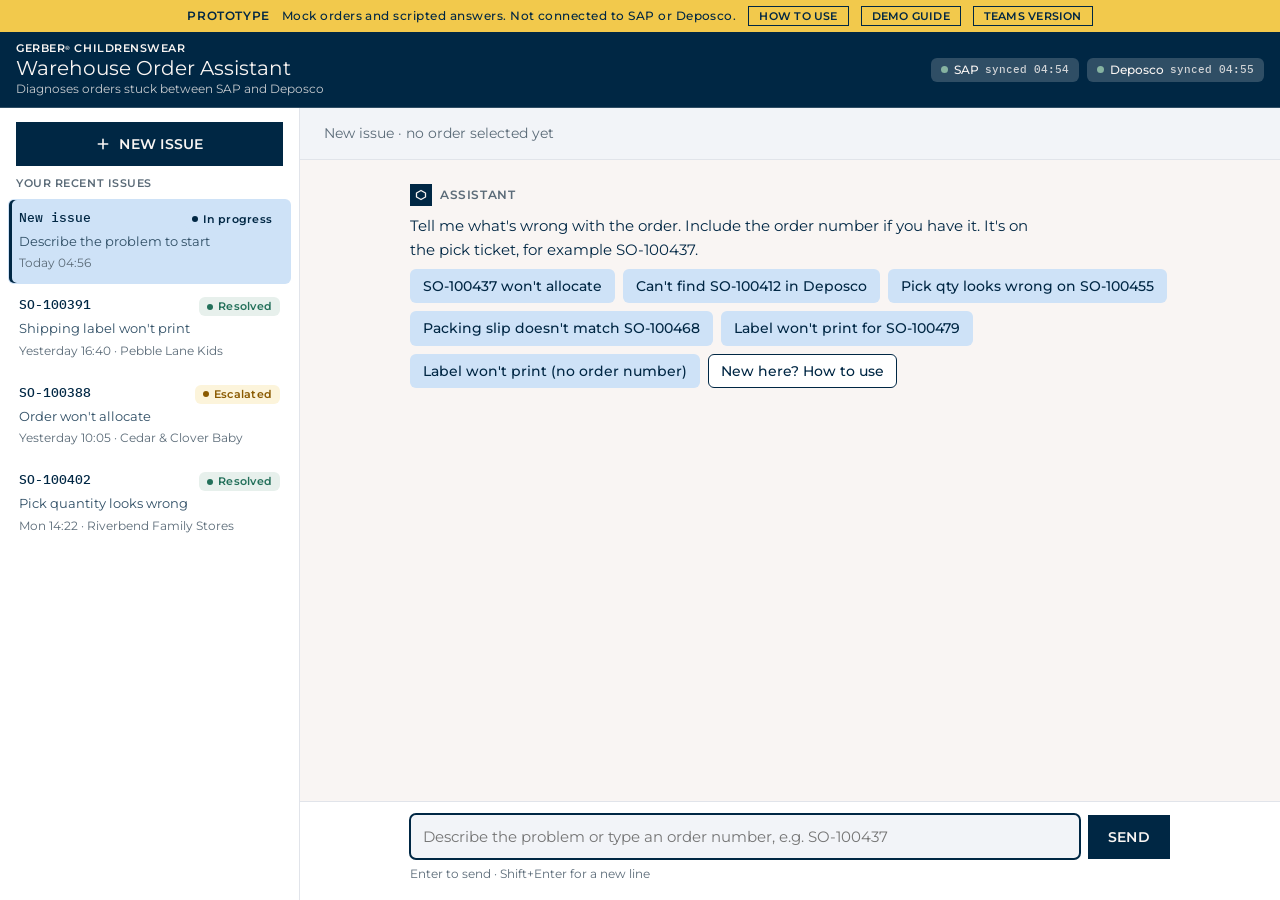
==== commit f3f2e84e: "Add a reachable user guide page and link the prototypes to it guide.html is a self-contained copy of" ====
--- a/index.html
+++ b/index.html
@@ -574,7 +574,7 @@
       <p class="help-note">The assistant looks things up in SAP and Deposco. It doesn't change them on its own: you or the system owner make the changes. Don't type customer personal details. The order number is enough.</p>
     </div>
     <footer>
-      <span class="note">Prototype: mock orders and scripted answers. <a href="https://claude.ai/code/artifact/7d398cdb-688f-4f72-8004-f7b7e38defd5" target="_blank" rel="noopener">Full user guide</a></span>
+      <span class="note">Prototype: mock orders and scripted answers. <a href="guide.html" target="_blank" rel="noopener">Full user guide</a></span>
       <button type="button" class="btn-1" id="help-close">Close</button>
     </footer>
   </div>
